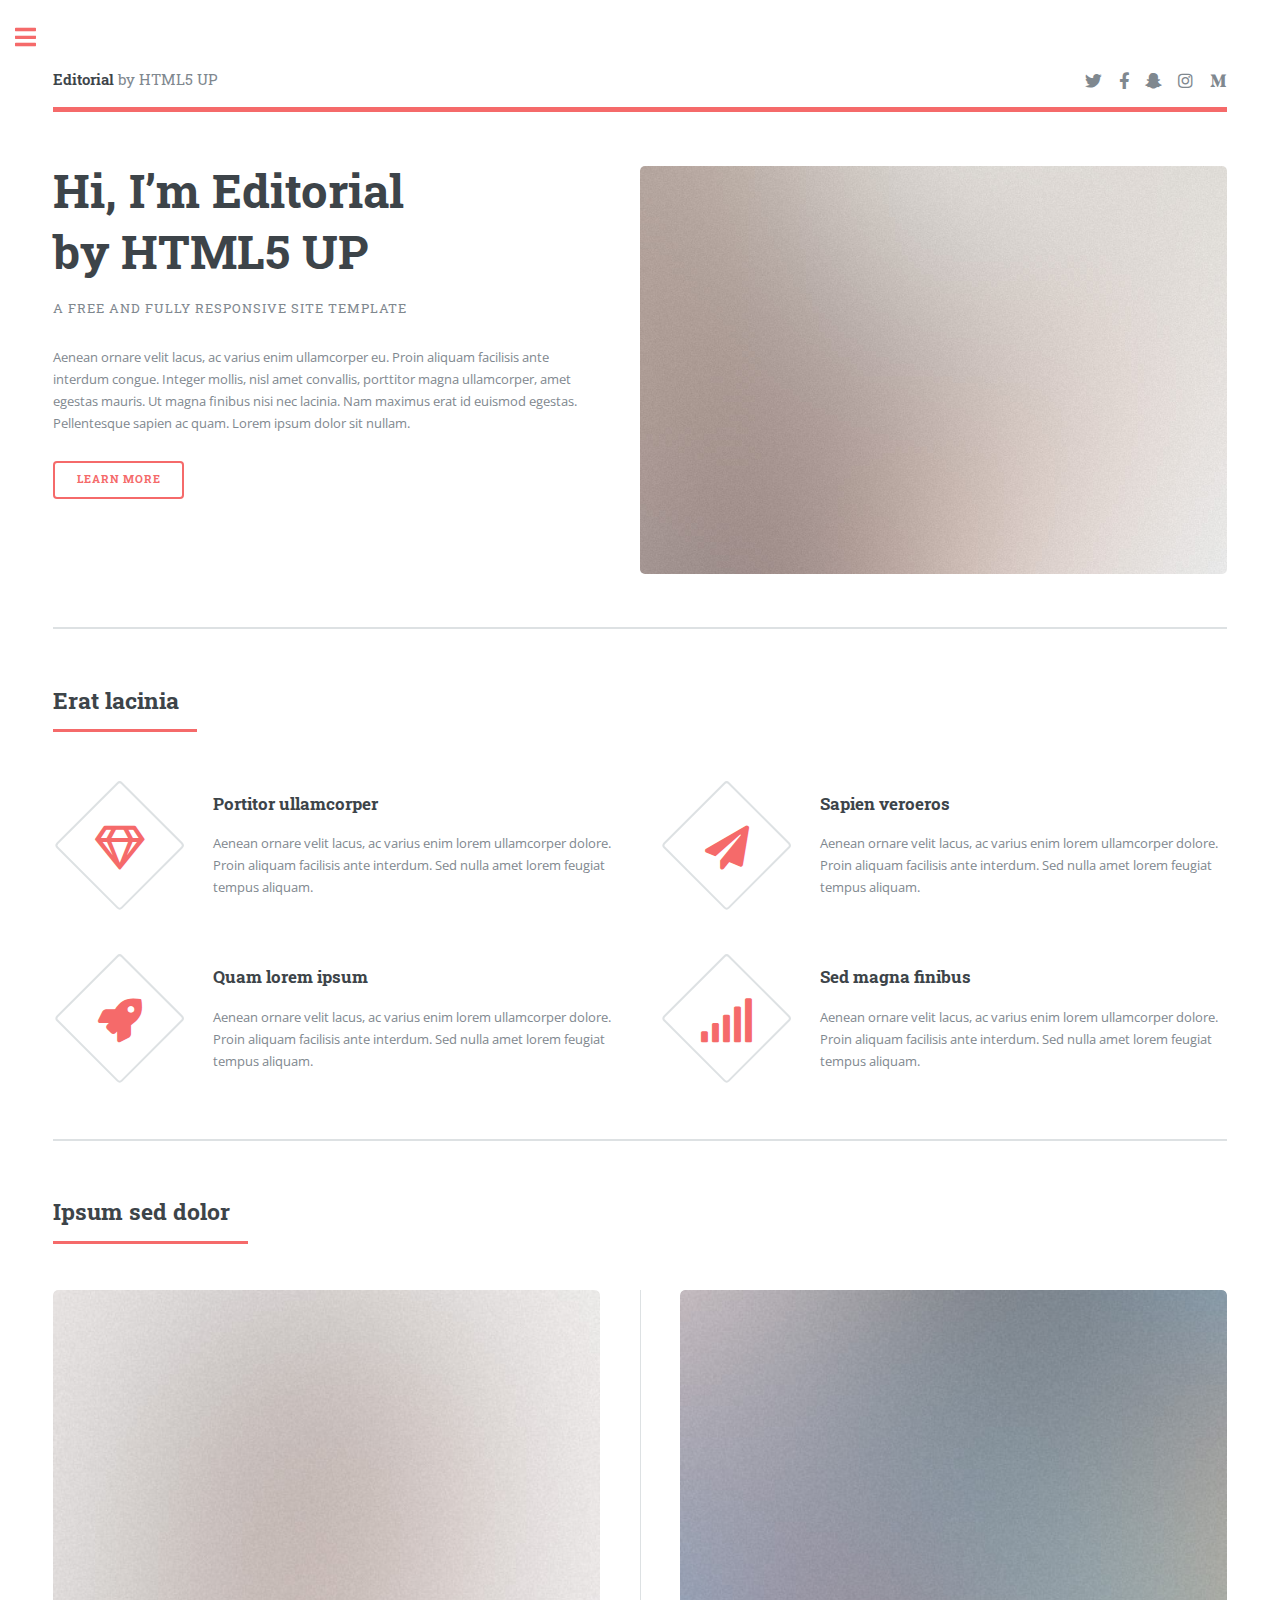
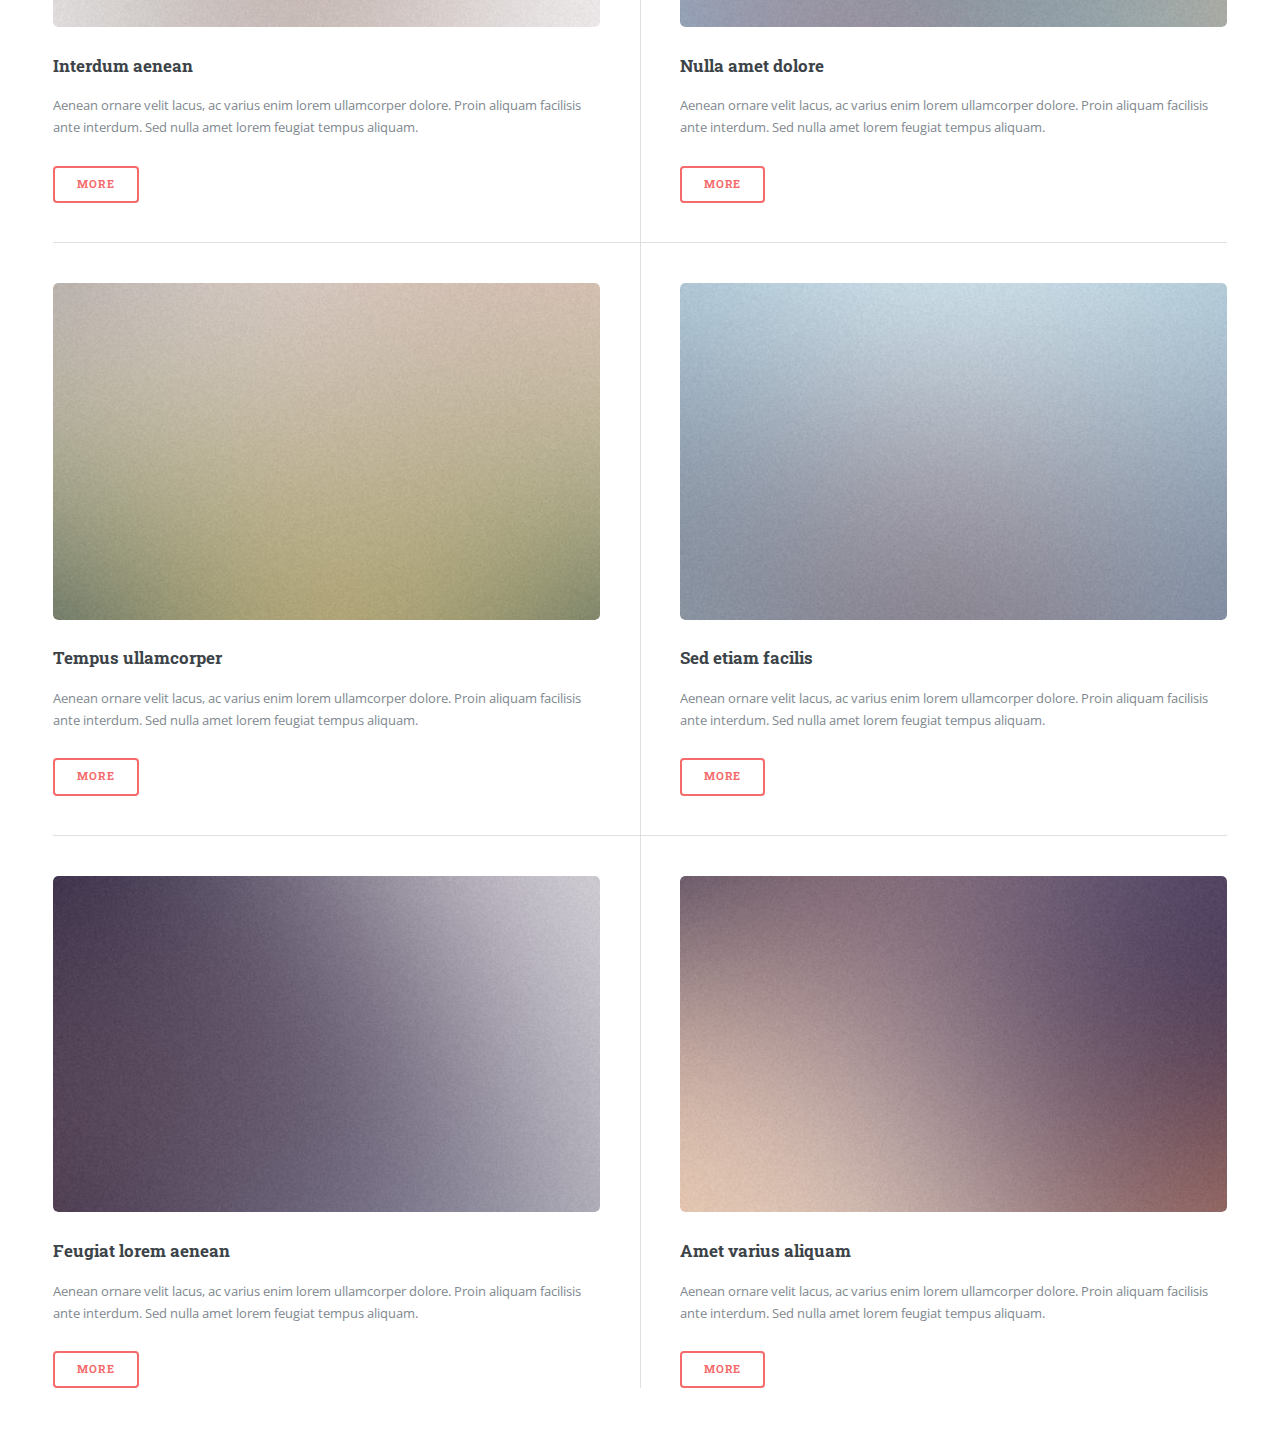
==== index.html @ 98da27f5 "adding template files to master branch" ====
<!DOCTYPE HTML>
<!--
	Editorial by HTML5 UP
	html5up.net | @ajlkn
	Free for personal and commercial use under the CCA 3.0 license (html5up.net/license)
-->
<html>
	<head>
		<title>Editorial by HTML5 UP</title>
		<meta charset="utf-8" />
		<meta name="viewport" content="width=device-width, initial-scale=1, user-scalable=no" />
		<link rel="stylesheet" href="assets/css/main.css" />
	</head>
	<body class="is-preload">

		<!-- Wrapper -->
			<div id="wrapper">

				<!-- Main -->
					<div id="main">
						<div class="inner">

							<!-- Header -->
								<header id="header">
									<a href="index.html" class="logo"><strong>Editorial</strong> by HTML5 UP</a>
									<ul class="icons">
										<li><a href="#" class="icon brands fa-twitter"><span class="label">Twitter</span></a></li>
										<li><a href="#" class="icon brands fa-facebook-f"><span class="label">Facebook</span></a></li>
										<li><a href="#" class="icon brands fa-snapchat-ghost"><span class="label">Snapchat</span></a></li>
										<li><a href="#" class="icon brands fa-instagram"><span class="label">Instagram</span></a></li>
										<li><a href="#" class="icon brands fa-medium-m"><span class="label">Medium</span></a></li>
									</ul>
								</header>

							<!-- Banner -->
								<section id="banner">
									<div class="content">
										<header>
											<h1>Hi, I’m Editorial<br />
											by HTML5 UP</h1>
											<p>A free and fully responsive site template</p>
										</header>
										<p>Aenean ornare velit lacus, ac varius enim ullamcorper eu. Proin aliquam facilisis ante interdum congue. Integer mollis, nisl amet convallis, porttitor magna ullamcorper, amet egestas mauris. Ut magna finibus nisi nec lacinia. Nam maximus erat id euismod egestas. Pellentesque sapien ac quam. Lorem ipsum dolor sit nullam.</p>
										<ul class="actions">
											<li><a href="#" class="button big">Learn More</a></li>
										</ul>
									</div>
									<span class="image object">
										<img src="images/pic10.jpg" alt="" />
									</span>
								</section>

							<!-- Section -->
								<section>
									<header class="major">
										<h2>Erat lacinia</h2>
									</header>
									<div class="features">
										<article>
											<span class="icon fa-gem"></span>
											<div class="content">
												<h3>Portitor ullamcorper</h3>
												<p>Aenean ornare velit lacus, ac varius enim lorem ullamcorper dolore. Proin aliquam facilisis ante interdum. Sed nulla amet lorem feugiat tempus aliquam.</p>
											</div>
										</article>
										<article>
											<span class="icon solid fa-paper-plane"></span>
											<div class="content">
												<h3>Sapien veroeros</h3>
												<p>Aenean ornare velit lacus, ac varius enim lorem ullamcorper dolore. Proin aliquam facilisis ante interdum. Sed nulla amet lorem feugiat tempus aliquam.</p>
											</div>
										</article>
										<article>
											<span class="icon solid fa-rocket"></span>
											<div class="content">
												<h3>Quam lorem ipsum</h3>
												<p>Aenean ornare velit lacus, ac varius enim lorem ullamcorper dolore. Proin aliquam facilisis ante interdum. Sed nulla amet lorem feugiat tempus aliquam.</p>
											</div>
										</article>
										<article>
											<span class="icon solid fa-signal"></span>
											<div class="content">
												<h3>Sed magna finibus</h3>
												<p>Aenean ornare velit lacus, ac varius enim lorem ullamcorper dolore. Proin aliquam facilisis ante interdum. Sed nulla amet lorem feugiat tempus aliquam.</p>
											</div>
										</article>
									</div>
								</section>

							<!-- Section -->
								<section>
									<header class="major">
										<h2>Ipsum sed dolor</h2>
									</header>
									<div class="posts">
										<article>
											<a href="#" class="image"><img src="images/pic01.jpg" alt="" /></a>
											<h3>Interdum aenean</h3>
											<p>Aenean ornare velit lacus, ac varius enim lorem ullamcorper dolore. Proin aliquam facilisis ante interdum. Sed nulla amet lorem feugiat tempus aliquam.</p>
											<ul class="actions">
												<li><a href="#" class="button">More</a></li>
											</ul>
										</article>
										<article>
											<a href="#" class="image"><img src="images/pic02.jpg" alt="" /></a>
											<h3>Nulla amet dolore</h3>
											<p>Aenean ornare velit lacus, ac varius enim lorem ullamcorper dolore. Proin aliquam facilisis ante interdum. Sed nulla amet lorem feugiat tempus aliquam.</p>
											<ul class="actions">
												<li><a href="#" class="button">More</a></li>
											</ul>
										</article>
										<article>
											<a href="#" class="image"><img src="images/pic03.jpg" alt="" /></a>
											<h3>Tempus ullamcorper</h3>
											<p>Aenean ornare velit lacus, ac varius enim lorem ullamcorper dolore. Proin aliquam facilisis ante interdum. Sed nulla amet lorem feugiat tempus aliquam.</p>
											<ul class="actions">
												<li><a href="#" class="button">More</a></li>
											</ul>
										</article>
										<article>
											<a href="#" class="image"><img src="images/pic04.jpg" alt="" /></a>
											<h3>Sed etiam facilis</h3>
											<p>Aenean ornare velit lacus, ac varius enim lorem ullamcorper dolore. Proin aliquam facilisis ante interdum. Sed nulla amet lorem feugiat tempus aliquam.</p>
											<ul class="actions">
												<li><a href="#" class="button">More</a></li>
											</ul>
										</article>
										<article>
											<a href="#" class="image"><img src="images/pic05.jpg" alt="" /></a>
											<h3>Feugiat lorem aenean</h3>
											<p>Aenean ornare velit lacus, ac varius enim lorem ullamcorper dolore. Proin aliquam facilisis ante interdum. Sed nulla amet lorem feugiat tempus aliquam.</p>
											<ul class="actions">
												<li><a href="#" class="button">More</a></li>
											</ul>
										</article>
										<article>
											<a href="#" class="image"><img src="images/pic06.jpg" alt="" /></a>
											<h3>Amet varius aliquam</h3>
											<p>Aenean ornare velit lacus, ac varius enim lorem ullamcorper dolore. Proin aliquam facilisis ante interdum. Sed nulla amet lorem feugiat tempus aliquam.</p>
											<ul class="actions">
												<li><a href="#" class="button">More</a></li>
											</ul>
										</article>
									</div>
								</section>

						</div>
					</div>

				<!-- Sidebar -->
					<div id="sidebar">
						<div class="inner">

							<!-- Search -->
								<section id="search" class="alt">
									<form method="post" action="#">
										<input type="text" name="query" id="query" placeholder="Search" />
									</form>
								</section>

							<!-- Menu -->
								<nav id="menu">
									<header class="major">
										<h2>Menu</h2>
									</header>
									<ul>
										<li><a href="index.html">Homepage</a></li>
										<li><a href="generic.html">Generic</a></li>
										<li><a href="elements.html">Elements</a></li>
										<li>
											<span class="opener">Submenu</span>
											<ul>
												<li><a href="#">Lorem Dolor</a></li>
												<li><a href="#">Ipsum Adipiscing</a></li>
												<li><a href="#">Tempus Magna</a></li>
												<li><a href="#">Feugiat Veroeros</a></li>
											</ul>
										</li>
										<li><a href="#">Etiam Dolore</a></li>
										<li><a href="#">Adipiscing</a></li>
										<li>
											<span class="opener">Another Submenu</span>
											<ul>
												<li><a href="#">Lorem Dolor</a></li>
												<li><a href="#">Ipsum Adipiscing</a></li>
												<li><a href="#">Tempus Magna</a></li>
												<li><a href="#">Feugiat Veroeros</a></li>
											</ul>
										</li>
										<li><a href="#">Maximus Erat</a></li>
										<li><a href="#">Sapien Mauris</a></li>
										<li><a href="#">Amet Lacinia</a></li>
									</ul>
								</nav>

							<!-- Section -->
								<section>
									<header class="major">
										<h2>Ante interdum</h2>
									</header>
									<div class="mini-posts">
										<article>
											<a href="#" class="image"><img src="images/pic07.jpg" alt="" /></a>
											<p>Aenean ornare velit lacus, ac varius enim lorem ullamcorper dolore aliquam.</p>
										</article>
										<article>
											<a href="#" class="image"><img src="images/pic08.jpg" alt="" /></a>
											<p>Aenean ornare velit lacus, ac varius enim lorem ullamcorper dolore aliquam.</p>
										</article>
										<article>
											<a href="#" class="image"><img src="images/pic09.jpg" alt="" /></a>
											<p>Aenean ornare velit lacus, ac varius enim lorem ullamcorper dolore aliquam.</p>
										</article>
									</div>
									<ul class="actions">
										<li><a href="#" class="button">More</a></li>
									</ul>
								</section>

							<!-- Section -->
								<section>
									<header class="major">
										<h2>Get in touch</h2>
									</header>
									<p>Sed varius enim lorem ullamcorper dolore aliquam aenean ornare velit lacus, ac varius enim lorem ullamcorper dolore. Proin sed aliquam facilisis ante interdum. Sed nulla amet lorem feugiat tempus aliquam.</p>
									<ul class="contact">
										<li class="icon solid fa-envelope"><a href="#">information@untitled.tld</a></li>
										<li class="icon solid fa-phone">(000) 000-0000</li>
										<li class="icon solid fa-home">1234 Somewhere Road #8254<br />
										Nashville, TN 00000-0000</li>
									</ul>
								</section>

							<!-- Footer -->
								<footer id="footer">
									<p class="copyright">&copy; Untitled. All rights reserved. Demo Images: <a href="https://unsplash.com">Unsplash</a>. Design: <a href="https://html5up.net">HTML5 UP</a>.</p>
								</footer>

						</div>
					</div>

			</div>

		<!-- Scripts -->
			<script src="assets/js/jquery.min.js"></script>
			<script src="assets/js/browser.min.js"></script>
			<script src="assets/js/breakpoints.min.js"></script>
			<script src="assets/js/util.js"></script>
			<script src="assets/js/main.js"></script>

	</body>
</html>
---- assets/css/main.css ----
@import url(fontawesome-all.min.css);
@import url("https://fonts.googleapis.com/css?family=Open+Sans:400,600,400italic,600italic|Roboto+Slab:400,700");

/*
	Editorial by HTML5 UP
	html5up.net | @ajlkn
	Free for personal and commercial use under the CCA 3.0 license (html5up.net/license)
*/

html, body, div, span, applet, object,
iframe, h1, h2, h3, h4, h5, h6, p, blockquote,
pre, a, abbr, acronym, address, big, cite,
code, del, dfn, em, img, ins, kbd, q, s, samp,
small, strike, strong, sub, sup, tt, var, b,
u, i, center, dl, dt, dd, ol, ul, li, fieldset,
form, label, legend, table, caption, tbody,
tfoot, thead, tr, th, td, article, aside,
canvas, details, embed, figure, figcaption,
footer, header, hgroup, menu, nav, output, ruby,
section, summary, time, mark, audio, video {
	margin: 0;
	padding: 0;
	border: 0;
	font-size: 100%;
	font: inherit;
	vertical-align: baseline;}

article, aside, details, figcaption, figure,
footer, header, hgroup, menu, nav, section {
	display: block;}

body {
	line-height: 1;
}

ol, ul {
	list-style: none;
}

blockquote, q {
	quotes: none;
}

	blockquote:before, blockquote:after, q:before, q:after {
		content: '';
		content: none;
	}

table {
	border-collapse: collapse;
	border-spacing: 0;
}

body {
	-webkit-text-size-adjust: none;
}

mark {
	background-color: transparent;
	color: inherit;
}

input::-moz-focus-inner {
	border: 0;
	padding: 0;
}

input, select, textarea {
	-moz-appearance: none;
	-webkit-appearance: none;
	-ms-appearance: none;
	appearance: none;
}

/* Basic */

	@-ms-viewport {
		width: device-width;
	}

	body {
		-ms-overflow-style: scrollbar;
	}

	@media screen and (max-width: 480px) {

		html, body {
			min-width: 320px;
		}

	}

	html {
		box-sizing: border-box;
	}

	*, *:before, *:after {
		box-sizing: inherit;
	}

	body {
		background: #ffffff;
	}

		body.is-preload *, body.is-preload *:before, body.is-preload *:after, body.is-resizing *, body.is-resizing *:before, body.is-resizing *:after {
			-moz-animation: none !important;
			-webkit-animation: none !important;
			-ms-animation: none !important;
			animation: none !important;
			-moz-transition: none !important;
			-webkit-transition: none !important;
			-ms-transition: none !important;
			transition: none !important;
		}

/* Type */

	body, input, select, textarea {
		color: #7f888f;
		font-family: "Open Sans", sans-serif;
		font-size: 13pt;
		font-weight: 400;
		line-height: 1.65;
	}

		@media screen and (max-width: 1680px) {

			body, input, select, textarea {
				font-size: 11pt;
			}

		}

		@media screen and (max-width: 1280px) {

			body, input, select, textarea {
				font-size: 10pt;
			}

		}

		@media screen and (max-width: 360px) {

			body, input, select, textarea {
				font-size: 9pt;
			}

		}

	a {
		-moz-transition: color 0.2s ease-in-out, border-bottom-color 0.2s ease-in-out;
		-webkit-transition: color 0.2s ease-in-out, border-bottom-color 0.2s ease-in-out;
		-ms-transition: color 0.2s ease-in-out, border-bottom-color 0.2s ease-in-out;
		transition: color 0.2s ease-in-out, border-bottom-color 0.2s ease-in-out;
		border-bottom: dotted 1px;
		color: #f56a6a;
		text-decoration: none;
	}

		a:hover {
			border-bottom-color: #f56a6a;
			color: #f56a6a !important;
		}

			a:hover strong {
				color: inherit;
			}

	strong, b {
		color: #3d4449;
		font-weight: 600;
	}

	em, i {
		font-style: italic;
	}

	p {
		margin: 0 0 2em 0;
	}

	h1, h2, h3, h4, h5, h6 {
		color: #3d4449;
		font-family: "Roboto Slab", serif;
		font-weight: 700;
		line-height: 1.5;
		margin: 0 0 1em 0;
	}

		h1 a, h2 a, h3 a, h4 a, h5 a, h6 a {
			color: inherit;
			text-decoration: none;
			border-bottom: 0;
		}

	h1 {
		font-size: 4em;
		margin: 0 0 0.5em 0;
		line-height: 1.3;
	}

	h2 {
		font-size: 1.75em;
	}

	h3 {
		font-size: 1.25em;
	}

	h4 {
		font-size: 1.1em;
	}

	h5 {
		font-size: 0.9em;
	}

	h6 {
		font-size: 0.7em;
	}

	@media screen and (max-width: 1680px) {

		h1 {
			font-size: 3.5em;
		}

	}

	@media screen and (max-width: 980px) {

		h1 {
			font-size: 3.25em;
		}

	}

	@media screen and (max-width: 736px) {

		h1 {
			font-size: 2em;
			line-height: 1.4;
		}

		h2 {
			font-size: 1.5em;
		}

	}

	sub {
		font-size: 0.8em;
		position: relative;
		top: 0.5em;
	}

	sup {
		font-size: 0.8em;
		position: relative;
		top: -0.5em;
	}

	blockquote {
		border-left: solid 3px rgba(210, 215, 217, 0.75);
		font-style: italic;
		margin: 0 0 2em 0;
		padding: 0.5em 0 0.5em 2em;
	}

	code {
		background: rgba(230, 235, 237, 0.25);
		border-radius: 0.375em;
		border: solid 1px rgba(210, 215, 217, 0.75);
		font-family: "Courier New", monospace;
		font-size: 0.9em;
		margin: 0 0.25em;
		padding: 0.25em 0.65em;
	}

	pre {
		-webkit-overflow-scrolling: touch;
		font-family: "Courier New", monospace;
		font-size: 0.9em;
		margin: 0 0 2em 0;
	}

		pre code {
			display: block;
			line-height: 1.75;
			padding: 1em 1.5em;
			overflow-x: auto;
		}

	hr {
		border: 0;
		border-bottom: solid 1px rgba(210, 215, 217, 0.75);
		margin: 2em 0;
	}

		hr.major {
			margin: 3em 0;
		}

	.align-left {
		text-align: left;
	}

	.align-center {
		text-align: center;
	}

	.align-right {
		text-align: right;
	}

/* Row */

	.row {
		display: flex;
		flex-wrap: wrap;
		box-sizing: border-box;
		align-items: stretch;
	}

		.row > * {
			box-sizing: border-box;
		}

		.row.gtr-uniform > * > :last-child {
			margin-bottom: 0;
		}

		.row.aln-left {
			justify-content: flex-start;
		}

		.row.aln-center {
			justify-content: center;
		}

		.row.aln-right {
			justify-content: flex-end;
		}

		.row.aln-top {
			align-items: flex-start;
		}

		.row.aln-middle {
			align-items: center;
		}

		.row.aln-bottom {
			align-items: flex-end;
		}

		.row > .imp {
			order: -1;
		}

		.row > .col-1 {
			width: 8.33333%;
		}

		.row > .off-1 {
			margin-left: 8.33333%;
		}

		.row > .col-2 {
			width: 16.66667%;
		}

		.row > .off-2 {
			margin-left: 16.66667%;
		}

		.row > .col-3 {
			width: 25%;
		}

		.row > .off-3 {
			margin-left: 25%;
		}

		.row > .col-4 {
			width: 33.33333%;
		}

		.row > .off-4 {
			margin-left: 33.33333%;
		}

		.row > .col-5 {
			width: 41.66667%;
		}

		.row > .off-5 {
			margin-left: 41.66667%;
		}

		.row > .col-6 {
			width: 50%;
		}

		.row > .off-6 {
			margin-left: 50%;
		}

		.row > .col-7 {
			width: 58.33333%;
		}

		.row > .off-7 {
			margin-left: 58.33333%;
		}

		.row > .col-8 {
			width: 66.66667%;
		}

		.row > .off-8 {
			margin-left: 66.66667%;
		}

		.row > .col-9 {
			width: 75%;
		}

		.row > .off-9 {
			margin-left: 75%;
		}

		.row > .col-10 {
			width: 83.33333%;
		}

		.row > .off-10 {
			margin-left: 83.33333%;
		}

		.row > .col-11 {
			width: 91.66667%;
		}

		.row > .off-11 {
			margin-left: 91.66667%;
		}

		.row > .col-12 {
			width: 100%;
		}

		.row > .off-12 {
			margin-left: 100%;
		}

		.row.gtr-0 {
			margin-top: 0;
			margin-left: 0em;
		}

			.row.gtr-0 > * {
				padding: 0 0 0 0em;
			}

			.row.gtr-0.gtr-uniform {
				margin-top: 0em;
			}

				.row.gtr-0.gtr-uniform > * {
					padding-top: 0em;
				}

		.row.gtr-25 {
			margin-top: 0;
			margin-left: -0.375em;
		}

			.row.gtr-25 > * {
				padding: 0 0 0 0.375em;
			}

			.row.gtr-25.gtr-uniform {
				margin-top: -0.375em;
			}

				.row.gtr-25.gtr-uniform > * {
					padding-top: 0.375em;
				}

		.row.gtr-50 {
			margin-top: 0;
			margin-left: -0.75em;
		}

			.row.gtr-50 > * {
				padding: 0 0 0 0.75em;
			}

			.row.gtr-50.gtr-uniform {
				margin-top: -0.75em;
			}

				.row.gtr-50.gtr-uniform > * {
					padding-top: 0.75em;
				}

		.row {
			margin-top: 0;
			margin-left: -1.5em;
		}

			.row > * {
				padding: 0 0 0 1.5em;
			}

			.row.gtr-uniform {
				margin-top: -1.5em;
			}

				.row.gtr-uniform > * {
					padding-top: 1.5em;
				}

		.row.gtr-150 {
			margin-top: 0;
			margin-left: -2.25em;
		}

			.row.gtr-150 > * {
				padding: 0 0 0 2.25em;
			}

			.row.gtr-150.gtr-uniform {
				margin-top: -2.25em;
			}

				.row.gtr-150.gtr-uniform > * {
					padding-top: 2.25em;
				}

		.row.gtr-200 {
			margin-top: 0;
			margin-left: -3em;
		}

			.row.gtr-200 > * {
				padding: 0 0 0 3em;
			}

			.row.gtr-200.gtr-uniform {
				margin-top: -3em;
			}

				.row.gtr-200.gtr-uniform > * {
					padding-top: 3em;
				}

		@media screen and (max-width: 1680px) {

			.row {
				display: flex;
				flex-wrap: wrap;
				box-sizing: border-box;
				align-items: stretch;
			}

				.row > * {
					box-sizing: border-box;
				}

				.row.gtr-uniform > * > :last-child {
					margin-bottom: 0;
				}

				.row.aln-left {
					justify-content: flex-start;
				}

				.row.aln-center {
					justify-content: center;
				}

				.row.aln-right {
					justify-content: flex-end;
				}

				.row.aln-top {
					align-items: flex-start;
				}

				.row.aln-middle {
					align-items: center;
				}

				.row.aln-bottom {
					align-items: flex-end;
				}

				.row > .imp-xlarge {
					order: -1;
				}

				.row > .col-1-xlarge {
					width: 8.33333%;
				}

				.row > .off-1-xlarge {
					margin-left: 8.33333%;
				}

				.row > .col-2-xlarge {
					width: 16.66667%;
				}

				.row > .off-2-xlarge {
					margin-left: 16.66667%;
				}

				.row > .col-3-xlarge {
					width: 25%;
				}

				.row > .off-3-xlarge {
					margin-left: 25%;
				}

				.row > .col-4-xlarge {
					width: 33.33333%;
				}

				.row > .off-4-xlarge {
					margin-left: 33.33333%;
				}

				.row > .col-5-xlarge {
					width: 41.66667%;
				}

				.row > .off-5-xlarge {
					margin-left: 41.66667%;
				}

				.row > .col-6-xlarge {
					width: 50%;
				}

				.row > .off-6-xlarge {
					margin-left: 50%;
				}

				.row > .col-7-xlarge {
					width: 58.33333%;
				}

				.row > .off-7-xlarge {
					margin-left: 58.33333%;
				}

				.row > .col-8-xlarge {
					width: 66.66667%;
				}

				.row > .off-8-xlarge {
					margin-left: 66.66667%;
				}

				.row > .col-9-xlarge {
					width: 75%;
				}

				.row > .off-9-xlarge {
					margin-left: 75%;
				}

				.row > .col-10-xlarge {
					width: 83.33333%;
				}

				.row > .off-10-xlarge {
					margin-left: 83.33333%;
				}

				.row > .col-11-xlarge {
					width: 91.66667%;
				}

				.row > .off-11-xlarge {
					margin-left: 91.66667%;
				}

				.row > .col-12-xlarge {
					width: 100%;
				}

				.row > .off-12-xlarge {
					margin-left: 100%;
				}

				.row.gtr-0 {
					margin-top: 0;
					margin-left: 0em;
				}

					.row.gtr-0 > * {
						padding: 0 0 0 0em;
					}

					.row.gtr-0.gtr-uniform {
						margin-top: 0em;
					}

						.row.gtr-0.gtr-uniform > * {
							padding-top: 0em;
						}

				.row.gtr-25 {
					margin-top: 0;
					margin-left: -0.375em;
				}

					.row.gtr-25 > * {
						padding: 0 0 0 0.375em;
					}

					.row.gtr-25.gtr-uniform {
						margin-top: -0.375em;
					}

						.row.gtr-25.gtr-uniform > * {
							padding-top: 0.375em;
						}

				.row.gtr-50 {
					margin-top: 0;
					margin-left: -0.75em;
				}

					.row.gtr-50 > * {
						padding: 0 0 0 0.75em;
					}

					.row.gtr-50.gtr-uniform {
						margin-top: -0.75em;
					}

						.row.gtr-50.gtr-uniform > * {
							padding-top: 0.75em;
						}

				.row {
					margin-top: 0;
					margin-left: -1.5em;
				}

					.row > * {
						padding: 0 0 0 1.5em;
					}

					.row.gtr-uniform {
						margin-top: -1.5em;
					}

						.row.gtr-uniform > * {
							padding-top: 1.5em;
						}

				.row.gtr-150 {
					margin-top: 0;
					margin-left: -2.25em;
				}

					.row.gtr-150 > * {
						padding: 0 0 0 2.25em;
					}

					.row.gtr-150.gtr-uniform {
						margin-top: -2.25em;
					}

						.row.gtr-150.gtr-uniform > * {
							padding-top: 2.25em;
						}

				.row.gtr-200 {
					margin-top: 0;
					margin-left: -3em;
				}

					.row.gtr-200 > * {
						padding: 0 0 0 3em;
					}

					.row.gtr-200.gtr-uniform {
						margin-top: -3em;
					}

						.row.gtr-200.gtr-uniform > * {
							padding-top: 3em;
						}

		}

		@media screen and (max-width: 1280px) {

			.row {
				display: flex;
				flex-wrap: wrap;
				box-sizing: border-box;
				align-items: stretch;
			}

				.row > * {
					box-sizing: border-box;
				}

				.row.gtr-uniform > * > :last-child {
					margin-bottom: 0;
				}

				.row.aln-left {
					justify-content: flex-start;
				}

				.row.aln-center {
					justify-content: center;
				}

				.row.aln-right {
					justify-content: flex-end;
				}

				.row.aln-top {
					align-items: flex-start;
				}

				.row.aln-middle {
					align-items: center;
				}

				.row.aln-bottom {
					align-items: flex-end;
				}

				.row > .imp-large {
					order: -1;
				}

				.row > .col-1-large {
					width: 8.33333%;
				}

				.row > .off-1-large {
					margin-left: 8.33333%;
				}

				.row > .col-2-large {
					width: 16.66667%;
				}

				.row > .off-2-large {
					margin-left: 16.66667%;
				}

				.row > .col-3-large {
					width: 25%;
				}

				.row > .off-3-large {
					margin-left: 25%;
				}

				.row > .col-4-large {
					width: 33.33333%;
				}

				.row > .off-4-large {
					margin-left: 33.33333%;
				}

				.row > .col-5-large {
					width: 41.66667%;
				}

				.row > .off-5-large {
					margin-left: 41.66667%;
				}

				.row > .col-6-large {
					width: 50%;
				}

				.row > .off-6-large {
					margin-left: 50%;
				}

				.row > .col-7-large {
					width: 58.33333%;
				}

				.row > .off-7-large {
					margin-left: 58.33333%;
				}

				.row > .col-8-large {
					width: 66.66667%;
				}

				.row > .off-8-large {
					margin-left: 66.66667%;
				}

				.row > .col-9-large {
					width: 75%;
				}

				.row > .off-9-large {
					margin-left: 75%;
				}

				.row > .col-10-large {
					width: 83.33333%;
				}

				.row > .off-10-large {
					margin-left: 83.33333%;
				}

				.row > .col-11-large {
					width: 91.66667%;
				}

				.row > .off-11-large {
					margin-left: 91.66667%;
				}

				.row > .col-12-large {
					width: 100%;
				}

				.row > .off-12-large {
					margin-left: 100%;
				}

				.row.gtr-0 {
					margin-top: 0;
					margin-left: 0em;
				}

					.row.gtr-0 > * {
						padding: 0 0 0 0em;
					}

					.row.gtr-0.gtr-uniform {
						margin-top: 0em;
					}

						.row.gtr-0.gtr-uniform > * {
							padding-top: 0em;
						}

				.row.gtr-25 {
					margin-top: 0;
					margin-left: -0.375em;
				}

					.row.gtr-25 > * {
						padding: 0 0 0 0.375em;
					}

					.row.gtr-25.gtr-uniform {
						margin-top: -0.375em;
					}

						.row.gtr-25.gtr-uniform > * {
							padding-top: 0.375em;
						}

				.row.gtr-50 {
					margin-top: 0;
					margin-left: -0.75em;
				}

					.row.gtr-50 > * {
						padding: 0 0 0 0.75em;
					}

					.row.gtr-50.gtr-uniform {
						margin-top: -0.75em;
					}

						.row.gtr-50.gtr-uniform > * {
							padding-top: 0.75em;
						}

				.row {
					margin-top: 0;
					margin-left: -1.5em;
				}

					.row > * {
						padding: 0 0 0 1.5em;
					}

					.row.gtr-uniform {
						margin-top: -1.5em;
					}

						.row.gtr-uniform > * {
							padding-top: 1.5em;
						}

				.row.gtr-150 {
					margin-top: 0;
					margin-left: -2.25em;
				}

					.row.gtr-150 > * {
						padding: 0 0 0 2.25em;
					}

					.row.gtr-150.gtr-uniform {
						margin-top: -2.25em;
					}

						.row.gtr-150.gtr-uniform > * {
							padding-top: 2.25em;
						}

				.row.gtr-200 {
					margin-top: 0;
					margin-left: -3em;
				}

					.row.gtr-200 > * {
						padding: 0 0 0 3em;
					}

					.row.gtr-200.gtr-uniform {
						margin-top: -3em;
					}

						.row.gtr-200.gtr-uniform > * {
							padding-top: 3em;
						}

		}

		@media screen and (max-width: 980px) {

			.row {
				display: flex;
				flex-wrap: wrap;
				box-sizing: border-box;
				align-items: stretch;
			}

				.row > * {
					box-sizing: border-box;
				}

				.row.gtr-uniform > * > :last-child {
					margin-bottom: 0;
				}

				.row.aln-left {
					justify-content: flex-start;
				}

				.row.aln-center {
					justify-content: center;
				}

				.row.aln-right {
					justify-content: flex-end;
				}

				.row.aln-top {
					align-items: flex-start;
				}

				.row.aln-middle {
					align-items: center;
				}

				.row.aln-bottom {
					align-items: flex-end;
				}

				.row > .imp-medium {
					order: -1;
				}

				.row > .col-1-medium {
					width: 8.33333%;
				}

				.row > .off-1-medium {
					margin-left: 8.33333%;
				}

				.row > .col-2-medium {
					width: 16.66667%;
				}

				.row > .off-2-medium {
					margin-left: 16.66667%;
				}

				.row > .col-3-medium {
					width: 25%;
				}

				.row > .off-3-medium {
					margin-left: 25%;
				}

				.row > .col-4-medium {
					width: 33.33333%;
				}

				.row > .off-4-medium {
					margin-left: 33.33333%;
				}

				.row > .col-5-medium {
					width: 41.66667%;
				}

				.row > .off-5-medium {
					margin-left: 41.66667%;
				}

				.row > .col-6-medium {
					width: 50%;
				}

				.row > .off-6-medium {
					margin-left: 50%;
				}

				.row > .col-7-medium {
					width: 58.33333%;
				}

				.row > .off-7-medium {
					margin-left: 58.33333%;
				}

				.row > .col-8-medium {
					width: 66.66667%;
				}

				.row > .off-8-medium {
					margin-left: 66.66667%;
				}

				.row > .col-9-medium {
					width: 75%;
				}

				.row > .off-9-medium {
					margin-left: 75%;
				}

				.row > .col-10-medium {
					width: 83.33333%;
				}

				.row > .off-10-medium {
					margin-left: 83.33333%;
				}

				.row > .col-11-medium {
					width: 91.66667%;
				}

				.row > .off-11-medium {
					margin-left: 91.66667%;
				}

				.row > .col-12-medium {
					width: 100%;
				}

				.row > .off-12-medium {
					margin-left: 100%;
				}

				.row.gtr-0 {
					margin-top: 0;
					margin-left: 0em;
				}

					.row.gtr-0 > * {
						padding: 0 0 0 0em;
					}

					.row.gtr-0.gtr-uniform {
						margin-top: 0em;
					}

						.row.gtr-0.gtr-uniform > * {
							padding-top: 0em;
						}

				.row.gtr-25 {
					margin-top: 0;
					margin-left: -0.375em;
				}

					.row.gtr-25 > * {
						padding: 0 0 0 0.375em;
					}

					.row.gtr-25.gtr-uniform {
						margin-top: -0.375em;
					}

						.row.gtr-25.gtr-uniform > * {
							padding-top: 0.375em;
						}

				.row.gtr-50 {
					margin-top: 0;
					margin-left: -0.75em;
				}

					.row.gtr-50 > * {
						padding: 0 0 0 0.75em;
					}

					.row.gtr-50.gtr-uniform {
						margin-top: -0.75em;
					}

						.row.gtr-50.gtr-uniform > * {
							padding-top: 0.75em;
						}

				.row {
					margin-top: 0;
					margin-left: -1.5em;
				}

					.row > * {
						padding: 0 0 0 1.5em;
					}

					.row.gtr-uniform {
						margin-top: -1.5em;
					}

						.row.gtr-uniform > * {
							padding-top: 1.5em;
						}

				.row.gtr-150 {
					margin-top: 0;
					margin-left: -2.25em;
				}

					.row.gtr-150 > * {
						padding: 0 0 0 2.25em;
					}

					.row.gtr-150.gtr-uniform {
						margin-top: -2.25em;
					}

						.row.gtr-150.gtr-uniform > * {
							padding-top: 2.25em;
						}

				.row.gtr-200 {
					margin-top: 0;
					margin-left: -3em;
				}

					.row.gtr-200 > * {
						padding: 0 0 0 3em;
					}

					.row.gtr-200.gtr-uniform {
						margin-top: -3em;
					}

						.row.gtr-200.gtr-uniform > * {
							padding-top: 3em;
						}

		}

		@media screen and (max-width: 736px) {

			.row {
				display: flex;
				flex-wrap: wrap;
				box-sizing: border-box;
				align-items: stretch;
			}

				.row > * {
					box-sizing: border-box;
				}

				.row.gtr-uniform > * > :last-child {
					margin-bottom: 0;
				}

				.row.aln-left {
					justify-content: flex-start;
				}

				.row.aln-center {
					justify-content: center;
				}

				.row.aln-right {
					justify-content: flex-end;
				}

				.row.aln-top {
					align-items: flex-start;
				}

				.row.aln-middle {
					align-items: center;
				}

				.row.aln-bottom {
					align-items: flex-end;
				}

				.row > .imp-small {
					order: -1;
				}

				.row > .col-1-small {
					width: 8.33333%;
				}

				.row > .off-1-small {
					margin-left: 8.33333%;
				}

				.row > .col-2-small {
					width: 16.66667%;
				}

				.row > .off-2-small {
					margin-left: 16.66667%;
				}

				.row > .col-3-small {
					width: 25%;
				}

				.row > .off-3-small {
					margin-left: 25%;
				}

				.row > .col-4-small {
					width: 33.33333%;
				}

				.row > .off-4-small {
					margin-left: 33.33333%;
				}

				.row > .col-5-small {
					width: 41.66667%;
				}

				.row > .off-5-small {
					margin-left: 41.66667%;
				}

				.row > .col-6-small {
					width: 50%;
				}

				.row > .off-6-small {
					margin-left: 50%;
				}

				.row > .col-7-small {
					width: 58.33333%;
				}

				.row > .off-7-small {
					margin-left: 58.33333%;
				}

				.row > .col-8-small {
					width: 66.66667%;
				}

				.row > .off-8-small {
					margin-left: 66.66667%;
				}

				.row > .col-9-small {
					width: 75%;
				}

				.row > .off-9-small {
					margin-left: 75%;
				}

				.row > .col-10-small {
					width: 83.33333%;
				}

				.row > .off-10-small {
					margin-left: 83.33333%;
				}

				.row > .col-11-small {
					width: 91.66667%;
				}

				.row > .off-11-small {
					margin-left: 91.66667%;
				}

				.row > .col-12-small {
					width: 100%;
				}

				.row > .off-12-small {
					margin-left: 100%;
				}

				.row.gtr-0 {
					margin-top: 0;
					margin-left: 0em;
				}

					.row.gtr-0 > * {
						padding: 0 0 0 0em;
					}

					.row.gtr-0.gtr-uniform {
						margin-top: 0em;
					}

						.row.gtr-0.gtr-uniform > * {
							padding-top: 0em;
						}

				.row.gtr-25 {
					margin-top: 0;
					margin-left: -0.375em;
				}

					.row.gtr-25 > * {
						padding: 0 0 0 0.375em;
					}

					.row.gtr-25.gtr-uniform {
						margin-top: -0.375em;
					}

						.row.gtr-25.gtr-uniform > * {
							padding-top: 0.375em;
						}

				.row.gtr-50 {
					margin-top: 0;
					margin-left: -0.75em;
				}

					.row.gtr-50 > * {
						padding: 0 0 0 0.75em;
					}

					.row.gtr-50.gtr-uniform {
						margin-top: -0.75em;
					}

						.row.gtr-50.gtr-uniform > * {
							padding-top: 0.75em;
						}

				.row {
					margin-top: 0;
					margin-left: -1.5em;
				}

					.row > * {
						padding: 0 0 0 1.5em;
					}

					.row.gtr-uniform {
						margin-top: -1.5em;
					}

						.row.gtr-uniform > * {
							padding-top: 1.5em;
						}

				.row.gtr-150 {
					margin-top: 0;
					margin-left: -2.25em;
				}

					.row.gtr-150 > * {
						padding: 0 0 0 2.25em;
					}

					.row.gtr-150.gtr-uniform {
						margin-top: -2.25em;
					}

						.row.gtr-150.gtr-uniform > * {
							padding-top: 2.25em;
						}

				.row.gtr-200 {
					margin-top: 0;
					margin-left: -3em;
				}

					.row.gtr-200 > * {
						padding: 0 0 0 3em;
					}

					.row.gtr-200.gtr-uniform {
						margin-top: -3em;
					}

						.row.gtr-200.gtr-uniform > * {
							padding-top: 3em;
						}

		}

		@media screen and (max-width: 480px) {

			.row {
				display: flex;
				flex-wrap: wrap;
				box-sizing: border-box;
				align-items: stretch;
			}

				.row > * {
					box-sizing: border-box;
				}

				.row.gtr-uniform > * > :last-child {
					margin-bottom: 0;
				}

				.row.aln-left {
					justify-content: flex-start;
				}

				.row.aln-center {
					justify-content: center;
				}

				.row.aln-right {
					justify-content: flex-end;
				}

				.row.aln-top {
					align-items: flex-start;
				}

				.row.aln-middle {
					align-items: center;
				}

				.row.aln-bottom {
					align-items: flex-end;
				}

				.row > .imp-xsmall {
					order: -1;
				}

				.row > .col-1-xsmall {
					width: 8.33333%;
				}

				.row > .off-1-xsmall {
					margin-left: 8.33333%;
				}

				.row > .col-2-xsmall {
					width: 16.66667%;
				}

				.row > .off-2-xsmall {
					margin-left: 16.66667%;
				}

				.row > .col-3-xsmall {
					width: 25%;
				}

				.row > .off-3-xsmall {
					margin-left: 25%;
				}

				.row > .col-4-xsmall {
					width: 33.33333%;
				}

				.row > .off-4-xsmall {
					margin-left: 33.33333%;
				}

				.row > .col-5-xsmall {
					width: 41.66667%;
				}

				.row > .off-5-xsmall {
					margin-left: 41.66667%;
				}

				.row > .col-6-xsmall {
					width: 50%;
				}

				.row > .off-6-xsmall {
					margin-left: 50%;
				}

				.row > .col-7-xsmall {
					width: 58.33333%;
				}

				.row > .off-7-xsmall {
					margin-left: 58.33333%;
				}

				.row > .col-8-xsmall {
					width: 66.66667%;
				}

				.row > .off-8-xsmall {
					margin-left: 66.66667%;
				}

				.row > .col-9-xsmall {
					width: 75%;
				}

				.row > .off-9-xsmall {
					margin-left: 75%;
				}

				.row > .col-10-xsmall {
					width: 83.33333%;
				}

				.row > .off-10-xsmall {
					margin-left: 83.33333%;
				}

				.row > .col-11-xsmall {
					width: 91.66667%;
				}

				.row > .off-11-xsmall {
					margin-left: 91.66667%;
				}

				.row > .col-12-xsmall {
					width: 100%;
				}

				.row > .off-12-xsmall {
					margin-left: 100%;
				}

				.row.gtr-0 {
					margin-top: 0;
					margin-left: 0em;
				}

					.row.gtr-0 > * {
						padding: 0 0 0 0em;
					}

					.row.gtr-0.gtr-uniform {
						margin-top: 0em;
					}

						.row.gtr-0.gtr-uniform > * {
							padding-top: 0em;
						}

				.row.gtr-25 {
					margin-top: 0;
					margin-left: -0.375em;
				}

					.row.gtr-25 > * {
						padding: 0 0 0 0.375em;
					}

					.row.gtr-25.gtr-uniform {
						margin-top: -0.375em;
					}

						.row.gtr-25.gtr-uniform > * {
							padding-top: 0.375em;
						}

				.row.gtr-50 {
					margin-top: 0;
					margin-left: -0.75em;
				}

					.row.gtr-50 > * {
						padding: 0 0 0 0.75em;
					}

					.row.gtr-50.gtr-uniform {
						margin-top: -0.75em;
					}

						.row.gtr-50.gtr-uniform > * {
							padding-top: 0.75em;
						}

				.row {
					margin-top: 0;
					margin-left: -1.5em;
				}

					.row > * {
						padding: 0 0 0 1.5em;
					}

					.row.gtr-uniform {
						margin-top: -1.5em;
					}

						.row.gtr-uniform > * {
							padding-top: 1.5em;
						}

				.row.gtr-150 {
					margin-top: 0;
					margin-left: -2.25em;
				}

					.row.gtr-150 > * {
						padding: 0 0 0 2.25em;
					}

					.row.gtr-150.gtr-uniform {
						margin-top: -2.25em;
					}

						.row.gtr-150.gtr-uniform > * {
							padding-top: 2.25em;
						}

				.row.gtr-200 {
					margin-top: 0;
					margin-left: -3em;
				}

					.row.gtr-200 > * {
						padding: 0 0 0 3em;
					}

					.row.gtr-200.gtr-uniform {
						margin-top: -3em;
					}

						.row.gtr-200.gtr-uniform > * {
							padding-top: 3em;
						}

		}

/* Section/Article */

	section.special, article.special {
		text-align: center;
	}

	header p {
		font-family: "Roboto Slab", serif;
		font-size: 1em;
		font-weight: 400;
		letter-spacing: 0.075em;
		margin-top: -0.5em;
		text-transform: uppercase;
	}

	header.major > :last-child {
		border-bottom: solid 3px #f56a6a;
		display: inline-block;
		margin: 0 0 2em 0;
		padding: 0 0.75em 0.5em 0;
	}

	header.main > :last-child {
		margin: 0 0 1em 0;
	}

/* Form */

	form {
		margin: 0 0 2em 0;
	}

	label {
		color: #3d4449;
		display: block;
		font-size: 0.9em;
		font-weight: 600;
		margin: 0 0 1em 0;
	}

	input[type="text"],
	input[type="password"],
	input[type="email"],
	input[type="tel"],
	input[type="search"],
	input[type="url"],
	select,
	textarea {
		-moz-appearance: none;
		-webkit-appearance: none;
		-ms-appearance: none;
		appearance: none;
		background: #ffffff;
		border-radius: 0.375em;
		border: none;
		border: solid 1px rgba(210, 215, 217, 0.75);
		color: inherit;
		display: block;
		outline: 0;
		padding: 0 1em;
		text-decoration: none;
		width: 100%;
	}

		input[type="text"]:invalid,
		input[type="password"]:invalid,
		input[type="email"]:invalid,
		input[type="tel"]:invalid,
		input[type="search"]:invalid,
		input[type="url"]:invalid,
		select:invalid,
		textarea:invalid {
			box-shadow: none;
		}

		input[type="text"]:focus,
		input[type="password"]:focus,
		input[type="email"]:focus,
		input[type="tel"]:focus,
		input[type="search"]:focus,
		input[type="url"]:focus,
		select:focus,
		textarea:focus {
			border-color: #f56a6a;
			box-shadow: 0 0 0 1px #f56a6a;
		}

	select {
		background-image: url("data:image/svg+xml;charset=utf8,%3Csvg xmlns='http://www.w3.org/2000/svg' width='40' height='40' preserveAspectRatio='none' viewBox='0 0 40 40'%3E%3Cpath d='M9.4,12.3l10.4,10.4l10.4-10.4c0.2-0.2,0.5-0.4,0.9-0.4c0.3,0,0.6,0.1,0.9,0.4l3.3,3.3c0.2,0.2,0.4,0.5,0.4,0.9 c0,0.4-0.1,0.6-0.4,0.9L20.7,31.9c-0.2,0.2-0.5,0.4-0.9,0.4c-0.3,0-0.6-0.1-0.9-0.4L4.3,17.3c-0.2-0.2-0.4-0.5-0.4-0.9 c0-0.4,0.1-0.6,0.4-0.9l3.3-3.3c0.2-0.2,0.5-0.4,0.9-0.4S9.1,12.1,9.4,12.3z' fill='rgba(210, 215, 217, 0.75)' /%3E%3C/svg%3E");
		background-size: 1.25em;
		background-repeat: no-repeat;
		background-position: calc(100% - 1em) center;
		height: 2.75em;
		padding-right: 2.75em;
		text-overflow: ellipsis;
	}

		select option {
			color: #3d4449;
			background: #ffffff;
		}

		select:focus::-ms-value {
			background-color: transparent;
		}

		select::-ms-expand {
			display: none;
		}

	input[type="text"],
	input[type="password"],
	input[type="email"],
	input[type="tel"],
	input[type="search"],
	input[type="url"],
	select {
		height: 2.75em;
	}

	textarea {
		padding: 0.75em 1em;
	}

	input[type="checkbox"],
	input[type="radio"] {
		-moz-appearance: none;
		-webkit-appearance: none;
		-ms-appearance: none;
		appearance: none;
		display: block;
		float: left;
		margin-right: -2em;
		opacity: 0;
		width: 1em;
		z-index: -1;
	}

		input[type="checkbox"] + label,
		input[type="radio"] + label {
			text-decoration: none;
			color: #7f888f;
			cursor: pointer;
			display: inline-block;
			font-size: 1em;
			font-weight: 400;
			padding-left: 2.4em;
			padding-right: 0.75em;
			position: relative;
		}

			input[type="checkbox"] + label:before,
			input[type="radio"] + label:before {
				-moz-osx-font-smoothing: grayscale;
				-webkit-font-smoothing: antialiased;
				display: inline-block;
				font-style: normal;
				font-variant: normal;
				text-rendering: auto;
				line-height: 1;
				text-transform: none !important;
				font-family: 'Font Awesome 5 Free';
				font-weight: 900;
			}

			input[type="checkbox"] + label:before,
			input[type="radio"] + label:before {
				background: #ffffff;
				border-radius: 0.375em;
				border: solid 1px rgba(210, 215, 217, 0.75);
				content: '';
				display: inline-block;
				font-size: 0.8em;
				height: 2.0625em;
				left: 0;
				line-height: 2.0625em;
				position: absolute;
				text-align: center;
				top: 0;
				width: 2.0625em;
			}

		input[type="checkbox"]:checked + label:before,
		input[type="radio"]:checked + label:before {
			background: #3d4449;
			border-color: #3d4449;
			color: #ffffff;
			content: '\f00c';
		}

		input[type="checkbox"]:focus + label:before,
		input[type="radio"]:focus + label:before {
			border-color: #f56a6a;
			box-shadow: 0 0 0 1px #f56a6a;
		}

	input[type="checkbox"] + label:before {
		border-radius: 0.375em;
	}

	input[type="radio"] + label:before {
		border-radius: 100%;
	}

	::-webkit-input-placeholder {
		color: #9fa3a6 !important;
		opacity: 1.0;
	}

	:-moz-placeholder {
		color: #9fa3a6 !important;
		opacity: 1.0;
	}

	::-moz-placeholder {
		color: #9fa3a6 !important;
		opacity: 1.0;
	}

	:-ms-input-placeholder {
		color: #9fa3a6 !important;
		opacity: 1.0;
	}

/* Box */

	.box {
		border-radius: 0.375em;
		border: solid 1px rgba(210, 215, 217, 0.75);
		margin-bottom: 2em;
		padding: 1.5em;
	}

		.box > :last-child,
		.box > :last-child > :last-child,
		.box > :last-child > :last-child > :last-child {
			margin-bottom: 0;
		}

		.box.alt {
			border: 0;
			border-radius: 0;
			padding: 0;
		}

/* Icon */

	.icon {
		text-decoration: none;
		border-bottom: none;
		position: relative;
	}

		.icon:before {
			-moz-osx-font-smoothing: grayscale;
			-webkit-font-smoothing: antialiased;
			display: inline-block;
			font-style: normal;
			font-variant: normal;
			text-rendering: auto;
			line-height: 1;
			text-transform: none !important;
			font-family: 'Font Awesome 5 Free';
			font-weight: 400;
		}

		.icon > .label {
			display: none;
		}

		.icon:before {
			line-height: inherit;
		}

		.icon.solid:before {
			font-weight: 900;
		}

		.icon.brands:before {
			font-family: 'Font Awesome 5 Brands';
		}

/* Image */

	.image {
		border-radius: 0.375em;
		border: 0;
		display: inline-block;
		position: relative;
	}

		.image img {
			border-radius: 0.375em;
			display: block;
		}

		.image.left, .image.right {
			max-width: 40%;
		}

			.image.left img, .image.right img {
				width: 100%;
			}

		.image.left {
			float: left;
			padding: 0 1.5em 1em 0;
			top: 0.25em;
		}

		.image.right {
			float: right;
			padding: 0 0 1em 1.5em;
			top: 0.25em;
		}

		.image.fit {
			display: block;
			margin: 0 0 2em 0;
			width: 100%;
		}

			.image.fit img {
				width: 100%;
			}

		.image.main {
			display: block;
			margin: 0 0 3em 0;
			width: 100%;
		}

			.image.main img {
				width: 100%;
			}

	a.image {
		overflow: hidden;
	}

		a.image img {
			-moz-transition: -moz-transform 0.2s ease;
			-webkit-transition: -webkit-transform 0.2s ease;
			-ms-transition: -ms-transform 0.2s ease;
			transition: transform 0.2s ease;
		}

		a.image:hover img {
			-moz-transform: scale(1.075);
			-webkit-transform: scale(1.075);
			-ms-transform: scale(1.075);
			transform: scale(1.075);
		}

/* List */

	ol {
		list-style: decimal;
		margin: 0 0 2em 0;
		padding-left: 1.25em;
	}

		ol li {
			padding-left: 0.25em;
		}

	ul {
		list-style: disc;
		margin: 0 0 2em 0;
		padding-left: 1em;
	}

		ul li {
			padding-left: 0.5em;
		}

		ul.alt {
			list-style: none;
			padding-left: 0;
		}

			ul.alt li {
				border-top: solid 1px rgba(210, 215, 217, 0.75);
				padding: 0.5em 0;
			}

				ul.alt li:first-child {
					border-top: 0;
					padding-top: 0;
				}

	dl {
		margin: 0 0 2em 0;
	}

		dl dt {
			display: block;
			font-weight: 600;
			margin: 0 0 1em 0;
		}

		dl dd {
			margin-left: 2em;
		}

/* Actions */

	ul.actions {
		display: -moz-flex;
		display: -webkit-flex;
		display: -ms-flex;
		display: flex;
		cursor: default;
		list-style: none;
		margin-left: -1em;
		padding-left: 0;
	}

		ul.actions li {
			padding: 0 0 0 1em;
			vertical-align: middle;
		}

		ul.actions.special {
			-moz-justify-content: center;
			-webkit-justify-content: center;
			-ms-justify-content: center;
			justify-content: center;
			width: 100%;
			margin-left: 0;
		}

			ul.actions.special li:first-child {
				padding-left: 0;
			}

		ul.actions.stacked {
			-moz-flex-direction: column;
			-webkit-flex-direction: column;
			-ms-flex-direction: column;
			flex-direction: column;
			margin-left: 0;
		}

			ul.actions.stacked li {
				padding: 1.3em 0 0 0;
			}

				ul.actions.stacked li:first-child {
					padding-top: 0;
				}

		ul.actions.fit {
			width: calc(100% + 1em);
		}

			ul.actions.fit li {
				-moz-flex-grow: 1;
				-webkit-flex-grow: 1;
				-ms-flex-grow: 1;
				flex-grow: 1;
				-moz-flex-shrink: 1;
				-webkit-flex-shrink: 1;
				-ms-flex-shrink: 1;
				flex-shrink: 1;
				width: 100%;
			}

				ul.actions.fit li > * {
					width: 100%;
				}

			ul.actions.fit.stacked {
				width: 100%;
			}

/* Icons */

	ul.icons {
		cursor: default;
		list-style: none;
		padding-left: 0;
	}

		ul.icons li {
			display: inline-block;
			padding: 0 1em 0 0;
		}

			ul.icons li:last-child {
				padding-right: 0;
			}

			ul.icons li .icon {
				color: inherit;
			}

				ul.icons li .icon:before {
					font-size: 1.25em;
				}

/* Contact */

	ul.contact {
		list-style: none;
		padding: 0;
	}

		ul.contact li {
			text-decoration: none;
			border-top: solid 1px rgba(210, 215, 217, 0.75);
			margin: 1.5em 0 0 0;
			padding: 1.5em 0 0 3em;
			position: relative;
		}

			ul.contact li:before {
				-moz-osx-font-smoothing: grayscale;
				-webkit-font-smoothing: antialiased;
				display: inline-block;
				font-style: normal;
				font-variant: normal;
				text-rendering: auto;
				line-height: 1;
				text-transform: none !important;
				font-family: 'Font Awesome 5 Free';
				font-weight: 400;
			}

			ul.contact li:before {
				color: #f56a6a;
				display: inline-block;
				font-size: 1.5em;
				height: 1.125em;
				left: 0;
				line-height: 1.125em;
				position: absolute;
				text-align: center;
				top: 1em;
				width: 1.5em;
			}

			ul.contact li:first-child {
				border-top: 0;
				margin-top: 0;
				padding-top: 0;
			}

				ul.contact li:first-child:before {
					top: 0;
				}

			ul.contact li a {
				color: inherit;
			}

/* Pagination */

	ul.pagination {
		cursor: default;
		list-style: none;
		padding-left: 0;
	}

		ul.pagination li {
			display: inline-block;
			padding-left: 0;
			vertical-align: middle;
		}

			ul.pagination li > .page {
				-moz-transition: background-color 0.2s ease-in-out, color 0.2s ease-in-out;
				-webkit-transition: background-color 0.2s ease-in-out, color 0.2s ease-in-out;
				-ms-transition: background-color 0.2s ease-in-out, color 0.2s ease-in-out;
				transition: background-color 0.2s ease-in-out, color 0.2s ease-in-out;
				border-bottom: 0;
				border-radius: 0.375em;
				display: inline-block;
				font-size: 0.8em;
				font-weight: 600;
				height: 2em;
				line-height: 2em;
				margin: 0 0.125em;
				min-width: 2em;
				padding: 0 0.5em;
				text-align: center;
			}

				ul.pagination li > .page.active {
					background-color: #f56a6a;
					color: #ffffff !important;
				}

					ul.pagination li > .page.active:hover {
						background-color: #f67878;
					}

					ul.pagination li > .page.active:active {
						background-color: #f45c5c;
					}

			ul.pagination li:first-child {
				padding-right: 0.75em;
			}

			ul.pagination li:last-child {
				padding-left: 0.75em;
			}

		@media screen and (max-width: 480px) {

			ul.pagination li:nth-child(n+2):nth-last-child(n+2) {
				display: none;
			}

			ul.pagination li:first-child {
				padding-right: 0;
			}

		}

/* Table */

	.table-wrapper {
		-webkit-overflow-scrolling: touch;
		overflow-x: auto;
	}

	table {
		margin: 0 0 2em 0;
		width: 100%;
	}

		table tbody tr {
			border: solid 1px rgba(210, 215, 217, 0.75);
			border-left: 0;
			border-right: 0;
		}

			table tbody tr:nth-child(2n + 1) {
				background-color: rgba(230, 235, 237, 0.25);
			}

		table td {
			padding: 0.75em 0.75em;
		}

		table th {
			color: #3d4449;
			font-size: 0.9em;
			font-weight: 600;
			padding: 0 0.75em 0.75em 0.75em;
			text-align: left;
		}

		table thead {
			border-bottom: solid 2px rgba(210, 215, 217, 0.75);
		}

		table tfoot {
			border-top: solid 2px rgba(210, 215, 217, 0.75);
		}

		table.alt {
			border-collapse: separate;
		}

			table.alt tbody tr td {
				border: solid 1px rgba(210, 215, 217, 0.75);
				border-left-width: 0;
				border-top-width: 0;
			}

				table.alt tbody tr td:first-child {
					border-left-width: 1px;
				}

			table.alt tbody tr:first-child td {
				border-top-width: 1px;
			}

			table.alt thead {
				border-bottom: 0;
			}

			table.alt tfoot {
				border-top: 0;
			}

/* Button */

	input[type="submit"],
	input[type="reset"],
	input[type="button"],
	button,
	.button {
		-moz-appearance: none;
		-webkit-appearance: none;
		-ms-appearance: none;
		appearance: none;
		-moz-transition: background-color 0.2s ease-in-out, color 0.2s ease-in-out;
		-webkit-transition: background-color 0.2s ease-in-out, color 0.2s ease-in-out;
		-ms-transition: background-color 0.2s ease-in-out, color 0.2s ease-in-out;
		transition: background-color 0.2s ease-in-out, color 0.2s ease-in-out;
		background-color: transparent;
		border-radius: 0.375em;
		border: 0;
		box-shadow: inset 0 0 0 2px #f56a6a;
		color: #f56a6a !important;
		cursor: pointer;
		display: inline-block;
		font-family: "Roboto Slab", serif;
		font-size: 0.8em;
		font-weight: 700;
		height: 3.5em;
		letter-spacing: 0.075em;
		line-height: 3.5em;
		padding: 0 2.25em;
		text-align: center;
		text-decoration: none;
		text-transform: uppercase;
		white-space: nowrap;
	}

		input[type="submit"]:hover,
		input[type="reset"]:hover,
		input[type="button"]:hover,
		button:hover,
		.button:hover {
			background-color: rgba(245, 106, 106, 0.05);
		}

		input[type="submit"]:active,
		input[type="reset"]:active,
		input[type="button"]:active,
		button:active,
		.button:active {
			background-color: rgba(245, 106, 106, 0.15);
		}

		input[type="submit"].icon:before,
		input[type="reset"].icon:before,
		input[type="button"].icon:before,
		button.icon:before,
		.button.icon:before {
			margin-right: 0.5em;
		}

		input[type="submit"].fit,
		input[type="reset"].fit,
		input[type="button"].fit,
		button.fit,
		.button.fit {
			width: 100%;
		}

		input[type="submit"].small,
		input[type="reset"].small,
		input[type="button"].small,
		button.small,
		.button.small {
			font-size: 0.6em;
		}

		input[type="submit"].large,
		input[type="reset"].large,
		input[type="button"].large,
		button.large,
		.button.large {
			font-size: 1em;
			height: 3.65em;
			line-height: 3.65em;
		}

		input[type="submit"].primary,
		input[type="reset"].primary,
		input[type="button"].primary,
		button.primary,
		.button.primary {
			background-color: #f56a6a;
			box-shadow: none;
			color: #ffffff !important;
		}

			input[type="submit"].primary:hover,
			input[type="reset"].primary:hover,
			input[type="button"].primary:hover,
			button.primary:hover,
			.button.primary:hover {
				background-color: #f67878;
			}

			input[type="submit"].primary:active,
			input[type="reset"].primary:active,
			input[type="button"].primary:active,
			button.primary:active,
			.button.primary:active {
				background-color: #f45c5c;
			}

		input[type="submit"].disabled, input[type="submit"]:disabled,
		input[type="reset"].disabled,
		input[type="reset"]:disabled,
		input[type="button"].disabled,
		input[type="button"]:disabled,
		button.disabled,
		button:disabled,
		.button.disabled,
		.button:disabled {
			pointer-events: none;
			opacity: 0.25;
		}

/* Mini Posts */

	.mini-posts article {
		border-top: solid 1px rgba(210, 215, 217, 0.75);
		margin-top: 2em;
		padding-top: 2em;
	}

		.mini-posts article .image {
			display: block;
			margin: 0 0 1.5em 0;
		}

			.mini-posts article .image img {
				display: block;
				width: 100%;
			}

		.mini-posts article:first-child {
			border-top: 0;
			margin-top: 0;
			padding-top: 0;
		}

/* Features */

	.features {
		display: -moz-flex;
		display: -webkit-flex;
		display: -ms-flex;
		display: flex;
		-moz-flex-wrap: wrap;
		-webkit-flex-wrap: wrap;
		-ms-flex-wrap: wrap;
		flex-wrap: wrap;
		margin: 0 0 2em -3em;
		width: calc(100% + 3em);
	}

		.features article {
			-moz-align-items: center;
			-webkit-align-items: center;
			-ms-align-items: center;
			align-items: center;
			display: -moz-flex;
			display: -webkit-flex;
			display: -ms-flex;
			display: flex;
			margin: 0 0 3em 3em;
			position: relative;
			width: calc(50% - 3em);
		}

			.features article:nth-child(2n - 1) {
				margin-right: 1.5em;
			}

			.features article:nth-child(2n) {
				margin-left: 1.5em;
			}

			.features article:nth-last-child(1), .features article:nth-last-child(2) {
				margin-bottom: 0;
			}

			.features article .icon {
				-moz-flex-grow: 0;
				-webkit-flex-grow: 0;
				-ms-flex-grow: 0;
				flex-grow: 0;
				-moz-flex-shrink: 0;
				-webkit-flex-shrink: 0;
				-ms-flex-shrink: 0;
				flex-shrink: 0;
				display: block;
				height: 10em;
				line-height: 10em;
				margin: 0 2em 0 0;
				text-align: center;
				width: 10em;
			}

				.features article .icon:before {
					color: #f56a6a;
					font-size: 2.75rem;
					position: relative;
					top: 0.05em;
				}

				.features article .icon:after {
					-moz-transform: rotate(45deg);
					-webkit-transform: rotate(45deg);
					-ms-transform: rotate(45deg);
					transform: rotate(45deg);
					border-radius: 0.25rem;
					border: solid 2px rgba(210, 215, 217, 0.75);
					content: '';
					display: block;
					height: 7em;
					left: 50%;
					margin: -3.5em 0 0 -3.5em;
					position: absolute;
					top: 50%;
					width: 7em;
				}

			.features article .content {
				-moz-flex-grow: 1;
				-webkit-flex-grow: 1;
				-ms-flex-grow: 1;
				flex-grow: 1;
				-moz-flex-shrink: 1;
				-webkit-flex-shrink: 1;
				-ms-flex-shrink: 1;
				flex-shrink: 1;
				width: 100%;
			}

				.features article .content > :last-child {
					margin-bottom: 0;
				}

		@media screen and (max-width: 980px) {

			.features {
				margin: 0 0 2em 0;
				width: 100%;
			}

				.features article {
					margin: 0 0 3em 0;
					width: 100%;
				}

					.features article:nth-child(2n - 1) {
						margin-right: 0;
					}

					.features article:nth-child(2n) {
						margin-left: 0;
					}

					.features article:nth-last-child(1), .features article:nth-last-child(2) {
						margin-bottom: 3em;
					}

					.features article:last-child {
						margin-bottom: 0;
					}

					.features article .icon {
						height: 8em;
						line-height: 8em;
						width: 8em;
					}

						.features article .icon:before {
							font-size: 2.25rem;
						}

						.features article .icon:after {
							height: 6em;
							margin: -3em 0 0 -3em;
							width: 6em;
						}

		}

		@media screen and (max-width: 480px) {

			.features article {
				-moz-flex-direction: column;
				-webkit-flex-direction: column;
				-ms-flex-direction: column;
				flex-direction: column;
				-moz-align-items: -moz-flex-start;
				-webkit-align-items: -webkit-flex-start;
				-ms-align-items: -ms-flex-start;
				align-items: flex-start;
			}

				.features article .icon {
					height: 6em;
					line-height: 6em;
					margin: 0 0 1.5em 0;
					width: 6em;
				}

					.features article .icon:before {
						font-size: 1.5rem;
					}

					.features article .icon:after {
						height: 4em;
						margin: -2em 0 0 -2em;
						width: 4em;
					}

		}

		@media screen and (max-width: 480px) {

			.features article .icon:before {
				font-size: 1.25rem;
			}

		}

/* Posts */

	.posts {
		display: -moz-flex;
		display: -webkit-flex;
		display: -ms-flex;
		display: flex;
		-moz-flex-wrap: wrap;
		-webkit-flex-wrap: wrap;
		-ms-flex-wrap: wrap;
		flex-wrap: wrap;
		margin: 0 0 2em -6em;
		width: calc(100% + 6em);
	}

		.posts article {
			-moz-flex-grow: 0;
			-webkit-flex-grow: 0;
			-ms-flex-grow: 0;
			flex-grow: 0;
			-moz-flex-shrink: 1;
			-webkit-flex-shrink: 1;
			-ms-flex-shrink: 1;
			flex-shrink: 1;
			margin: 0 0 6em 6em;
			position: relative;
			width: calc(33.33333% - 6em);
		}

			.posts article:before {
				background: rgba(210, 215, 217, 0.75);
				content: '';
				display: block;
				height: calc(100% + 6em);
				left: -3em;
				position: absolute;
				top: 0;
				width: 1px;
			}

			.posts article:after {
				background: rgba(210, 215, 217, 0.75);
				bottom: -3em;
				content: '';
				display: block;
				height: 1px;
				position: absolute;
				right: 0;
				width: calc(100% + 6em);
			}

			.posts article > :last-child {
				margin-bottom: 0;
			}

			.posts article .image {
				display: block;
				margin: 0 0 2em 0;
			}

				.posts article .image img {
					display: block;
					width: 100%;
				}

		@media screen and (min-width: 1681px) {

			.posts article:nth-child(3n + 1):before {
				display: none;
			}

			.posts article:nth-child(3n + 1):after {
				width: 100%;
			}

			.posts article:nth-last-child(1), .posts article:nth-last-child(2), .posts article:nth-last-child(3) {
				margin-bottom: 0;
			}

				.posts article:nth-last-child(1):before, .posts article:nth-last-child(2):before, .posts article:nth-last-child(3):before {
					height: 100%;
				}

				.posts article:nth-last-child(1):after, .posts article:nth-last-child(2):after, .posts article:nth-last-child(3):after {
					display: none;
				}

		}

		@media screen and (max-width: 1680px) {

			.posts article {
				width: calc(50% - 6em);
			}

				.posts article:nth-last-child(3) {
					margin-bottom: 6em;
				}

		}

		@media screen and (min-width: 481px) and (max-width: 1680px) {

			.posts article:nth-child(2n + 1):before {
				display: none;
			}

			.posts article:nth-child(2n + 1):after {
				width: 100%;
			}

			.posts article:nth-last-child(1), .posts article:nth-last-child(2) {
				margin-bottom: 0;
			}

				.posts article:nth-last-child(1):before, .posts article:nth-last-child(2):before {
					height: 100%;
				}

				.posts article:nth-last-child(1):after, .posts article:nth-last-child(2):after {
					display: none;
				}

		}

		@media screen and (max-width: 736px) {

			.posts {
				margin: 0 0 2em -4.5em;
				width: calc(100% + 4.5em);
			}

				.posts article {
					margin: 0 0 4.5em 4.5em;
					width: calc(50% - 4.5em);
				}

					.posts article:before {
						height: calc(100% + 4.5em);
						left: -2.25em;
					}

					.posts article:after {
						bottom: -2.25em;
						width: calc(100% + 4.5em);
					}

					.posts article:nth-last-child(3) {
						margin-bottom: 4.5em;
					}

		}

		@media screen and (max-width: 480px) {

			.posts {
				margin: 0 0 2em 0;
				width: 100%;
			}

				.posts article {
					margin: 0 0 4.5em 0;
					width: 100%;
				}

					.posts article:before {
						display: none;
					}

					.posts article:after {
						width: 100%;
					}

					.posts article:last-child {
						margin-bottom: 0;
					}

						.posts article:last-child:after {
							display: none;
						}

		}

/* Wrapper */

	#wrapper {
		display: -moz-flex;
		display: -webkit-flex;
		display: -ms-flex;
		display: flex;
		-moz-flex-direction: row-reverse;
		-webkit-flex-direction: row-reverse;
		-ms-flex-direction: row-reverse;
		flex-direction: row-reverse;
		min-height: 100vh;
	}

/* Main */

	#main {
		-moz-flex-grow: 1;
		-webkit-flex-grow: 1;
		-ms-flex-grow: 1;
		flex-grow: 1;
		-moz-flex-shrink: 1;
		-webkit-flex-shrink: 1;
		-ms-flex-shrink: 1;
		flex-shrink: 1;
		width: 100%;
	}

		#main > .inner {
			padding: 0 6em 0.1em 6em ;
			margin: 0 auto;
			max-width: 110em;
		}

			#main > .inner > section {
				padding: 6em 0 4em 0 ;
				border-top: solid 2px rgba(210, 215, 217, 0.75);
			}

				#main > .inner > section:first-of-type {
					border-top: 0 !important;
				}

		@media screen and (max-width: 1680px) {

			#main > .inner {
				padding: 0 5em 0.1em 5em ;
			}

				#main > .inner > section {
					padding: 5em 0 3em 0 ;
				}

		}

		@media screen and (max-width: 1280px) {

			#main > .inner {
				padding: 0 4em 0.1em 4em ;
			}

				#main > .inner > section {
					padding: 4em 0 2em 0 ;
				}

		}

		@media screen and (max-width: 736px) {

			#main > .inner {
				padding: 0 2em 0.1em 2em ;
			}

				#main > .inner > section {
					padding: 3em 0 1em 0 ;
				}

		}

/* Sidebar */

	#search form {
		text-decoration: none;
		position: relative;
	}

		#search form:before {
			-moz-osx-font-smoothing: grayscale;
			-webkit-font-smoothing: antialiased;
			display: inline-block;
			font-style: normal;
			font-variant: normal;
			text-rendering: auto;
			line-height: 1;
			text-transform: none !important;
			font-family: 'Font Awesome 5 Free';
			font-weight: 900;
		}

		#search form:before {
			-moz-transform: scaleX(-1);
			-webkit-transform: scaleX(-1);
			-ms-transform: scaleX(-1);
			transform: scaleX(-1);
			color: #7f888f;
			content: '\f002';
			cursor: default;
			display: block;
			font-size: 1.5em;
			height: 2em;
			line-height: 2em;
			opacity: 0.325;
			position: absolute;
			right: 0;
			text-align: center;
			top: 0;
			width: 2em;
		}

		#search form input[type="text"] {
			padding-right: 2.75em;
		}

	#sidebar {
		-moz-flex-grow: 0;
		-webkit-flex-grow: 0;
		-ms-flex-grow: 0;
		flex-grow: 0;
		-moz-flex-shrink: 0;
		-webkit-flex-shrink: 0;
		-ms-flex-shrink: 0;
		flex-shrink: 0;
		-moz-transition: margin-left 0.5s ease, box-shadow 0.5s ease;
		-webkit-transition: margin-left 0.5s ease, box-shadow 0.5s ease;
		-ms-transition: margin-left 0.5s ease, box-shadow 0.5s ease;
		transition: margin-left 0.5s ease, box-shadow 0.5s ease;
		background-color: #f5f6f7;
		font-size: 0.9em;
		position: relative;
		width: 26em;
	}

		#sidebar h2 {
			font-size: 1.38889em;
		}

		#sidebar > .inner {
			padding: 2.22222em 2.22222em 2.44444em 2.22222em ;
			position: relative;
			width: 26em;
		}

			#sidebar > .inner > * {
				border-bottom: solid 2px rgba(210, 215, 217, 0.75);
				margin: 0 0 3.5em 0;
				padding: 0 0 3.5em 0;
			}

				#sidebar > .inner > * > :last-child {
					margin-bottom: 0;
				}

				#sidebar > .inner > *:last-child {
					border-bottom: 0;
					margin-bottom: 0;
					padding-bottom: 0;
				}

			#sidebar > .inner > .alt {
				background-color: #eff1f2;
				border-bottom: 0;
				margin: -2.22222em 0 4.44444em -2.22222em;
				padding: 2.22222em;
				width: calc(100% + 4.44444em);
			}

		#sidebar .toggle {
			text-decoration: none;
			-moz-transition: left 0.5s ease;
			-webkit-transition: left 0.5s ease;
			-ms-transition: left 0.5s ease;
			transition: left 0.5s ease;
			-webkit-tap-highlight-color: rgba(255, 255, 255, 0);
			border: 0;
			display: block;
			height: 7.5em;
			left: 26em;
			line-height: 7.5em;
			outline: 0;
			overflow: hidden;
			position: absolute;
			text-align: center;
			text-indent: 7.5em;
			top: 0;
			width: 6em;
			z-index: 10000;
		}

			#sidebar .toggle:before {
				-moz-osx-font-smoothing: grayscale;
				-webkit-font-smoothing: antialiased;
				display: inline-block;
				font-style: normal;
				font-variant: normal;
				text-rendering: auto;
				line-height: 1;
				text-transform: none !important;
				font-family: 'Font Awesome 5 Free';
				font-weight: 900;
			}

			#sidebar .toggle:before {
				content: '\f0c9';
				font-size: 2rem;
				height: inherit;
				left: 0;
				line-height: inherit;
				position: absolute;
				text-indent: 0;
				top: 0;
				width: inherit;
			}

		#sidebar.inactive {
			margin-left: -26em;
		}

		@media screen and (max-width: 1680px) {

			#sidebar {
				width: 24em;
			}

				#sidebar > .inner {
					padding: 1.66667em 1.66667em 1.33333em 1.66667em ;
					width: 24em;
				}

					#sidebar > .inner > .alt {
						margin: -1.66667em 0 3.33333em -1.66667em;
						padding: 1.66667em;
						width: calc(100% + 3.33333em);
					}

				#sidebar .toggle {
					height: 6.25em;
					left: 24em;
					line-height: 6.25em;
					text-indent: 5em;
					width: 5em;
				}

					#sidebar .toggle:before {
						font-size: 1.5rem;
					}

				#sidebar.inactive {
					margin-left: -24em;
				}

		}

		@media screen and (max-width: 1280px) {

			#sidebar {
				box-shadow: 0 0 5em 0 rgba(0, 0, 0, 0.175);
				height: 100%;
				left: 0;
				position: fixed;
				top: 0;
				z-index: 10000;
			}

				#sidebar.inactive {
					box-shadow: none;
				}

				#sidebar > .inner {
					-webkit-overflow-scrolling: touch;
					height: 100%;
					left: 0;
					overflow-x: hidden;
					overflow-y: auto;
					position: absolute;
					top: 0;
				}

					#sidebar > .inner:after {
						content: '';
						display: block;
						height: 4em;
						width: 100%;
					}

				#sidebar .toggle {
					text-indent: 6em;
					width: 6em;
				}

					#sidebar .toggle:before {
						font-size: 1.5rem;
						margin-left: -0.4375em;
					}

				body.is-preload #sidebar {
					display: none;
				}

		}

		@media screen and (max-width: 736px) {

			#sidebar .toggle {
				text-indent: 7.25em;
				width: 7.25em;
			}

				#sidebar .toggle:before {
					color: #7f888f;
					margin-left: -0.0625em;
					margin-top: -0.25em;
					font-size: 1.1rem;
					z-index: 1;
				}

				#sidebar .toggle:after {
					background: rgba(222, 225, 226, 0.75);
					border-radius: 0.375em;
					content: '';
					height: 3.5em;
					left: 1em;
					position: absolute;
					top: 1em;
					width: 5em;
				}

		}

/* Header */

	#header {
		display: -moz-flex;
		display: -webkit-flex;
		display: -ms-flex;
		display: flex;
		border-bottom: solid 5px #f56a6a;
		padding: 6em 0 1em 0;
		position: relative;
	}

		#header > * {
			-moz-flex: 1;
			-webkit-flex: 1;
			-ms-flex: 1;
			flex: 1;
			margin-bottom: 0;
		}

		#header .logo {
			border-bottom: 0;
			color: inherit;
			font-family: "Roboto Slab", serif;
			font-size: 1.125em;
		}

		#header .icons {
			text-align: right;
		}

		@media screen and (max-width: 1680px) {

			#header {
				padding-top: 5em;
			}

		}

		@media screen and (max-width: 736px) {

			#header {
				padding-top: 6.5em;
			}

				#header .logo {
					font-size: 1.25em;
					margin: 0;
				}

				#header .icons {
					height: 5em;
					line-height: 5em;
					position: absolute;
					right: -0.5em;
					top: 0;
				}

		}

/* Banner */

	#banner {
		padding: 6em 0 4em 0 ;
		display: -moz-flex;
		display: -webkit-flex;
		display: -ms-flex;
		display: flex;
	}

		#banner h1 {
			margin-top: -0.125em;
		}

		#banner .content {
			-moz-flex-grow: 1;
			-webkit-flex-grow: 1;
			-ms-flex-grow: 1;
			flex-grow: 1;
			-moz-flex-shrink: 1;
			-webkit-flex-shrink: 1;
			-ms-flex-shrink: 1;
			flex-shrink: 1;
			width: 50%;
		}

		#banner .image {
			-moz-flex-grow: 0;
			-webkit-flex-grow: 0;
			-ms-flex-grow: 0;
			flex-grow: 0;
			-moz-flex-shrink: 0;
			-webkit-flex-shrink: 0;
			-ms-flex-shrink: 0;
			flex-shrink: 0;
			display: block;
			margin: 0 0 2em 4em;
			width: 50%;
		}

			#banner .image img {
				height: 100%;
				-moz-object-fit: cover;
				-webkit-object-fit: cover;
				-ms-object-fit: cover;
				object-fit: cover;
				-moz-object-position: center;
				-webkit-object-position: center;
				-ms-object-position: center;
				object-position: center;
				width: 100%;
			}

		@media screen and (orientation: portrait) {

			#banner {
				-moz-flex-direction: column-reverse;
				-webkit-flex-direction: column-reverse;
				-ms-flex-direction: column-reverse;
				flex-direction: column-reverse;
			}

				#banner h1 br {
					display: none;
				}

				#banner .content {
					-moz-flex-grow: 0;
					-webkit-flex-grow: 0;
					-ms-flex-grow: 0;
					flex-grow: 0;
					-moz-flex-shrink: 0;
					-webkit-flex-shrink: 0;
					-ms-flex-shrink: 0;
					flex-shrink: 0;
					width: 100%;
				}

				#banner .image {
					-moz-flex-grow: 0;
					-webkit-flex-grow: 0;
					-ms-flex-grow: 0;
					flex-grow: 0;
					-moz-flex-shrink: 0;
					-webkit-flex-shrink: 0;
					-ms-flex-shrink: 0;
					flex-shrink: 0;
					margin: 0 0 4em 0;
					height: 25em;
					max-height: 50vh;
					min-height: 18em;
					width: 100%;
				}

		}

		@media screen and (orientation: portrait) and (max-width: 480px) {

			#banner .image {
				max-height: 35vh;
			}

		}

/* Footer */

	#footer .copyright {
		color: #9fa3a6;
		font-size: 0.9em;
	}

		#footer .copyright a {
			color: inherit;
		}

/* Menu */

	#menu ul {
		-moz-user-select: none;
		-webkit-user-select: none;
		-ms-user-select: none;
		user-select: none;
		color: #3d4449;
		font-family: "Roboto Slab", serif;
		font-family: 400;
		letter-spacing: 0.075em;
		list-style: none;
		margin-bottom: 0;
		padding: 0;
		text-transform: uppercase;
	}

		#menu ul a, #menu ul span {
			border-bottom: 0;
			color: inherit;
			cursor: pointer;
			display: block;
			font-size: 0.9em;
			padding: 0.625em 0;
		}

			#menu ul a:hover, #menu ul span:hover {
				color: #f56a6a;
			}

			#menu ul a.opener, #menu ul span.opener {
				-moz-transition: color 0.2s ease-in-out;
				-webkit-transition: color 0.2s ease-in-out;
				-ms-transition: color 0.2s ease-in-out;
				transition: color 0.2s ease-in-out;
				text-decoration: none;
				-webkit-tap-highlight-color: rgba(255, 255, 255, 0);
				position: relative;
			}

				#menu ul a.opener:before, #menu ul span.opener:before {
					-moz-osx-font-smoothing: grayscale;
					-webkit-font-smoothing: antialiased;
					display: inline-block;
					font-style: normal;
					font-variant: normal;
					text-rendering: auto;
					line-height: 1;
					text-transform: none !important;
					font-family: 'Font Awesome 5 Free';
					font-weight: 900;
				}

				#menu ul a.opener:before, #menu ul span.opener:before {
					-moz-transition: color 0.2s ease-in-out, -moz-transform 0.2s ease-in-out;
					-webkit-transition: color 0.2s ease-in-out, -webkit-transform 0.2s ease-in-out;
					-ms-transition: color 0.2s ease-in-out, -ms-transform 0.2s ease-in-out;
					transition: color 0.2s ease-in-out, transform 0.2s ease-in-out;
					color: #9fa3a6;
					content: '\f078';
					position: absolute;
					right: 0;
				}

				#menu ul a.opener:hover:before, #menu ul span.opener:hover:before {
					color: #f56a6a;
				}

				#menu ul a.opener.active + ul, #menu ul span.opener.active + ul {
					display: block;
				}

				#menu ul a.opener.active:before, #menu ul span.opener.active:before {
					-moz-transform: rotate(-180deg);
					-webkit-transform: rotate(-180deg);
					-ms-transform: rotate(-180deg);
					transform: rotate(-180deg);
				}

	#menu > ul > li {
		border-top: solid 1px rgba(210, 215, 217, 0.75);
		margin: 0.5em 0 0 0;
		padding: 0.5em 0 0 0;
	}

		#menu > ul > li > ul {
			color: #9fa3a6;
			display: none;
			margin: 0.5em 0 1.5em 0;
			padding-left: 1em;
		}

			#menu > ul > li > ul a, #menu > ul > li > ul span {
				font-size: 0.8em;
			}

			#menu > ul > li > ul > li {
				margin: 0.125em 0 0 0;
				padding: 0.125em 0 0 0;
			}

		#menu > ul > li:first-child {
			border-top: 0;
			margin-top: 0;
			padding-top: 0;
		}
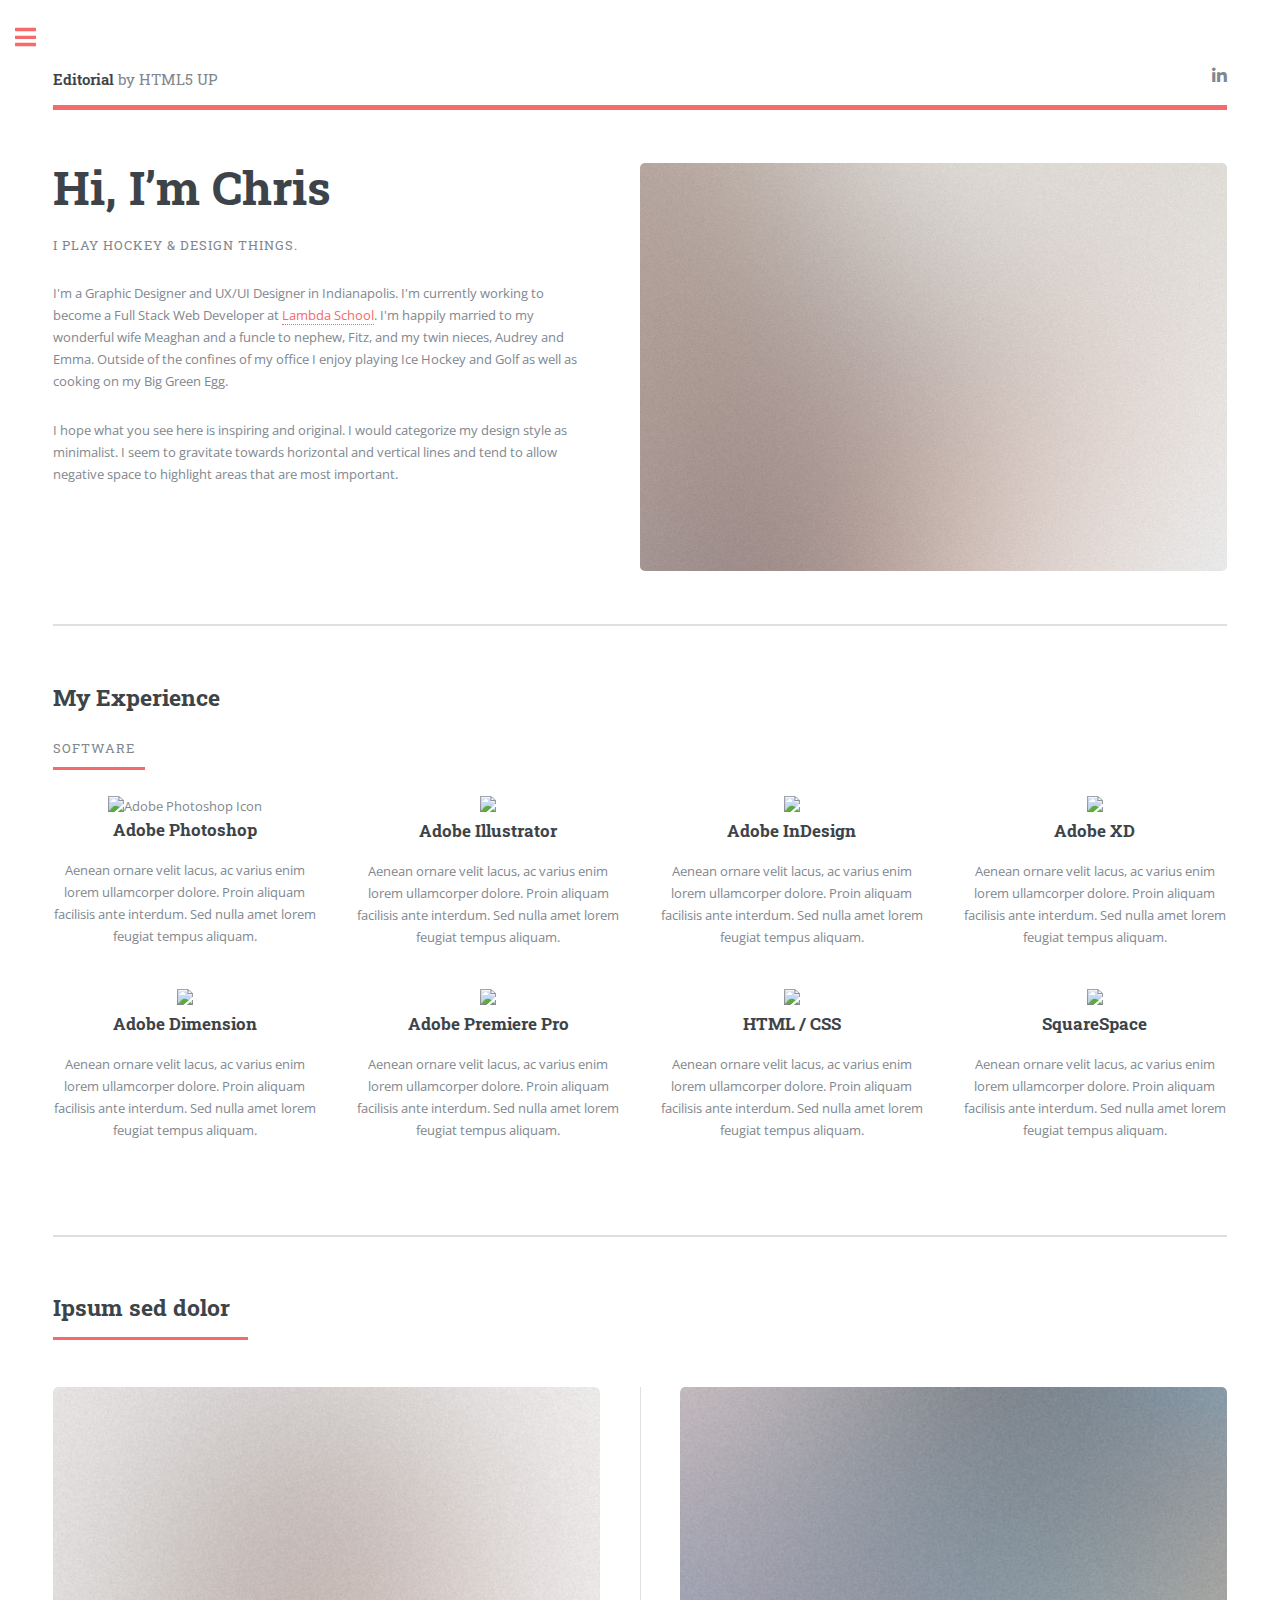
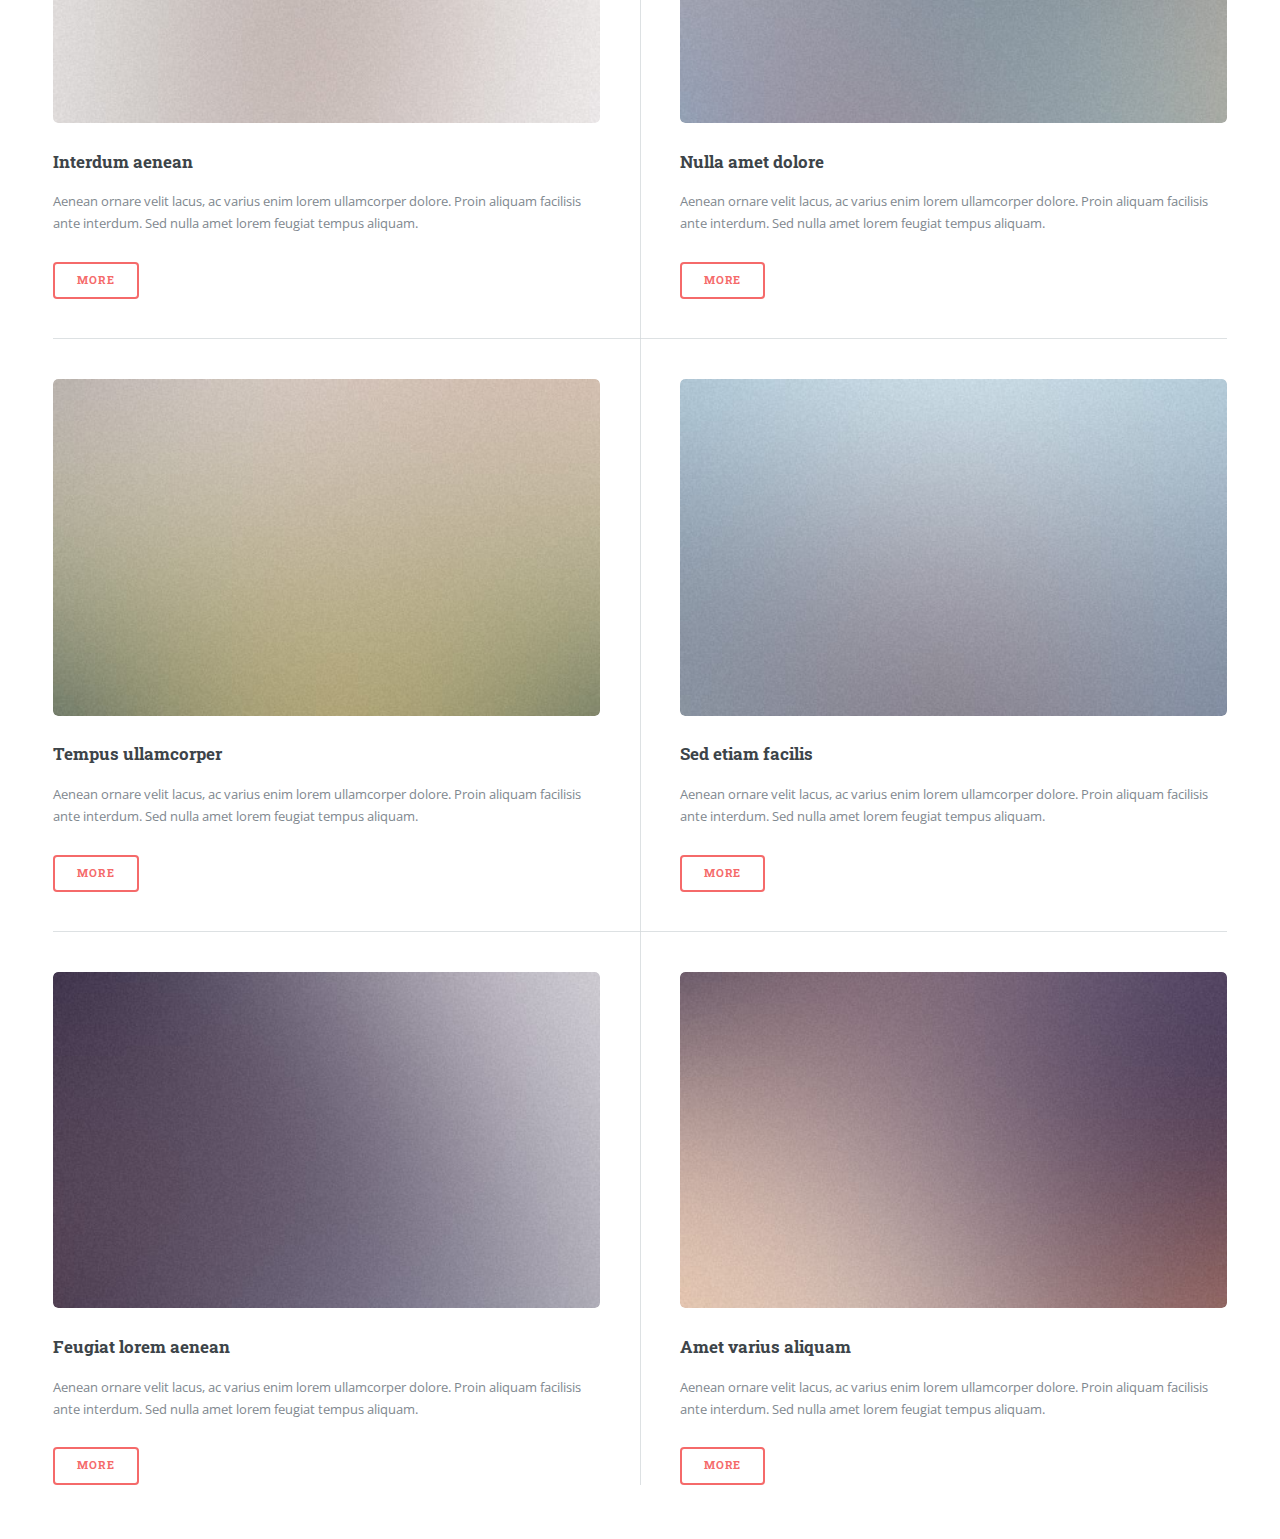
==== commit e4c7974c: "first commit. Some changes to the HTML and CSS" ====
--- a/index.html
+++ b/index.html
@@ -6,7 +6,7 @@
 -->
 <html>
 	<head>
-		<title>Editorial by HTML5 UP</title>
+		<title>Christopher Lien</title>
 		<meta charset="utf-8" />
 		<meta name="viewport" content="width=device-width, initial-scale=1, user-scalable=no" />
 		<link rel="stylesheet" href="assets/css/main.css" />
@@ -24,11 +24,7 @@
 								<header id="header">
 									<a href="index.html" class="logo"><strong>Editorial</strong> by HTML5 UP</a>
 									<ul class="icons">
-										<li><a href="#" class="icon brands fa-twitter"><span class="label">Twitter</span></a></li>
-										<li><a href="#" class="icon brands fa-facebook-f"><span class="label">Facebook</span></a></li>
-										<li><a href="#" class="icon brands fa-snapchat-ghost"><span class="label">Snapchat</span></a></li>
-										<li><a href="#" class="icon brands fa-instagram"><span class="label">Instagram</span></a></li>
-										<li><a href="#" class="icon brands fa-medium-m"><span class="label">Medium</span></a></li>
+										<li><a href="https://www.linkedin.com/in/cnlien" class="icon brands fab fa-linkedin-in" target="_blank"><span class="label"></span></a></li>
 									</ul>
 								</header>
 
@@ -36,14 +32,17 @@
 								<section id="banner">
 									<div class="content">
 										<header>
-											<h1>Hi, I’m Editorial<br />
-											by HTML5 UP</h1>
-											<p>A free and fully responsive site template</p>
+											<h1>Hi, I’m Chris</h1>
+											<p>I Play Hockey &amp; Design Things.</p>
 										</header>
-										<p>Aenean ornare velit lacus, ac varius enim ullamcorper eu. Proin aliquam facilisis ante interdum congue. Integer mollis, nisl amet convallis, porttitor magna ullamcorper, amet egestas mauris. Ut magna finibus nisi nec lacinia. Nam maximus erat id euismod egestas. Pellentesque sapien ac quam. Lorem ipsum dolor sit nullam.</p>
+										<p>I'm a Graphic Designer and UX/UI Designer in Indianapolis. I'm currently working to become a Full Stack Web Developer at <a href="https://www.lambdaschool.com" target="_blank">Lambda School</a>. I'm happily married to my wonderful wife Meaghan and a funcle to nephew, Fitz, and my twin nieces, Audrey and Emma. Outside of the confines of my office I enjoy playing Ice Hockey and Golf as well as cooking on my Big Green Egg.</p>
+
+										<p>I hope what you see here is inspiring and original. I would categorize my design style as minimalist. I seem to gravitate towards horizontal and vertical lines and tend to allow negative space to highlight areas that are most important.</p>
+										<!--
 										<ul class="actions">
 											<li><a href="#" class="button big">Learn More</a></li>
 										</ul>
+										-->
 									</div>
 									<span class="image object">
 										<img src="images/pic10.jpg" alt="" />
@@ -53,34 +52,71 @@
 							<!-- Section -->
 								<section>
 									<header class="major">
-										<h2>Erat lacinia</h2>
+										<h2>My Experience</h2>
+										<p>Software</p>
 									</header>
 									<div class="features">
-										<article>
-											<span class="icon fa-gem"></span>
-											<div class="content">
-												<h3>Portitor ullamcorper</h3>
-												<p>Aenean ornare velit lacus, ac varius enim lorem ullamcorper dolore. Proin aliquam facilisis ante interdum. Sed nulla amet lorem feugiat tempus aliquam.</p>
-											</div>
-										</article>
-										<article>
-											<span class="icon solid fa-paper-plane"></span>
-											<div class="content">
-												<h3>Sapien veroeros</h3>
-												<p>Aenean ornare velit lacus, ac varius enim lorem ullamcorper dolore. Proin aliquam facilisis ante interdum. Sed nulla amet lorem feugiat tempus aliquam.</p>
-											</div>
-										</article>
-										<article>
-											<span class="icon solid fa-rocket"></span>
-											<div class="content">
-												<h3>Quam lorem ipsum</h3>
-												<p>Aenean ornare velit lacus, ac varius enim lorem ullamcorper dolore. Proin aliquam facilisis ante interdum. Sed nulla amet lorem feugiat tempus aliquam.</p>
-											</div>
-										</article>
-										<article>
-											<span class="icon solid fa-signal"></span>
-											<div class="content">
-												<h3>Sed magna finibus</h3>
+
+										<article>
+											<div class="content">
+												<img src="http://via.placeholder.com/100x100" alt="Adobe Photoshop Icon" />
+												<h3>Adobe Photoshop</h3>
+												<p>Aenean ornare velit lacus, ac varius enim lorem ullamcorper dolore. Proin aliquam facilisis ante interdum. Sed nulla amet lorem feugiat tempus aliquam.</p>
+											</div>
+										</article>
+
+										<article>
+											<div class="content">
+												<img src="http://via.placeholder.com/100x100" />
+												<h3>Adobe Illustrator</h3>
+												<p>Aenean ornare velit lacus, ac varius enim lorem ullamcorper dolore. Proin aliquam facilisis ante interdum. Sed nulla amet lorem feugiat tempus aliquam.</p>
+											</div>
+										</article>
+
+										<article>
+											<div class="content">
+												<img src="http://via.placeholder.com/100x100" />
+												<h3>Adobe InDesign</h3>
+												<p>Aenean ornare velit lacus, ac varius enim lorem ullamcorper dolore. Proin aliquam facilisis ante interdum. Sed nulla amet lorem feugiat tempus aliquam.</p>
+											</div>
+										</article>
+
+										<article>
+											<div class="content">
+												<img src="http://via.placeholder.com/100x100" />
+												<h3>Adobe XD</h3>
+												<p>Aenean ornare velit lacus, ac varius enim lorem ullamcorper dolore. Proin aliquam facilisis ante interdum. Sed nulla amet lorem feugiat tempus aliquam.</p>
+											</div>
+										</article>
+
+										<article>
+											<div class="content">
+												<img src="http://via.placeholder.com/100x100" />
+												<h3>Adobe Dimension</h3>
+												<p>Aenean ornare velit lacus, ac varius enim lorem ullamcorper dolore. Proin aliquam facilisis ante interdum. Sed nulla amet lorem feugiat tempus aliquam.</p>
+											</div>
+										</article>
+
+										<article>
+											<div class="content">
+												<img src="http://via.placeholder.com/100x100" />
+												<h3>Adobe Premiere Pro</h3>
+												<p>Aenean ornare velit lacus, ac varius enim lorem ullamcorper dolore. Proin aliquam facilisis ante interdum. Sed nulla amet lorem feugiat tempus aliquam.</p>
+											</div>
+										</article>
+
+										<article>
+											<div class="content">
+												<img src="http://via.placeholder.com/100x100" />
+												<h3>HTML / CSS</h3>
+												<p>Aenean ornare velit lacus, ac varius enim lorem ullamcorper dolore. Proin aliquam facilisis ante interdum. Sed nulla amet lorem feugiat tempus aliquam.</p>
+											</div>
+										</article>
+
+										<article>
+											<div class="content">
+												<img src="http://via.placeholder.com/100x100" />
+												<h3>SquareSpace</h3>
 												<p>Aenean ornare velit lacus, ac varius enim lorem ullamcorper dolore. Proin aliquam facilisis ante interdum. Sed nulla amet lorem feugiat tempus aliquam.</p>
 											</div>
 										</article>
@@ -249,4 +285,4 @@
 			<script src="assets/js/main.js"></script>
 
 	</body>
-</html>+</html>
--- a/assets/css/main.css
+++ b/assets/css/main.css
@@ -2642,9 +2642,10 @@
 			display: -webkit-flex;
 			display: -ms-flex;
 			display: flex;
+			flex-direction: column;
 			margin: 0 0 3em 3em;
 			position: relative;
-			width: calc(50% - 3em);
+			width: calc(25% - 3em);
 		}
 
 			.features article:nth-child(2n - 1) {
@@ -2709,6 +2710,7 @@
 				-webkit-flex-shrink: 1;
 				-ms-flex-shrink: 1;
 				flex-shrink: 1;
+				text-align: center;
 				width: 100%;
 			}
 
@@ -3603,4 +3605,4 @@
 			border-top: 0;
 			margin-top: 0;
 			padding-top: 0;
-		}+		}
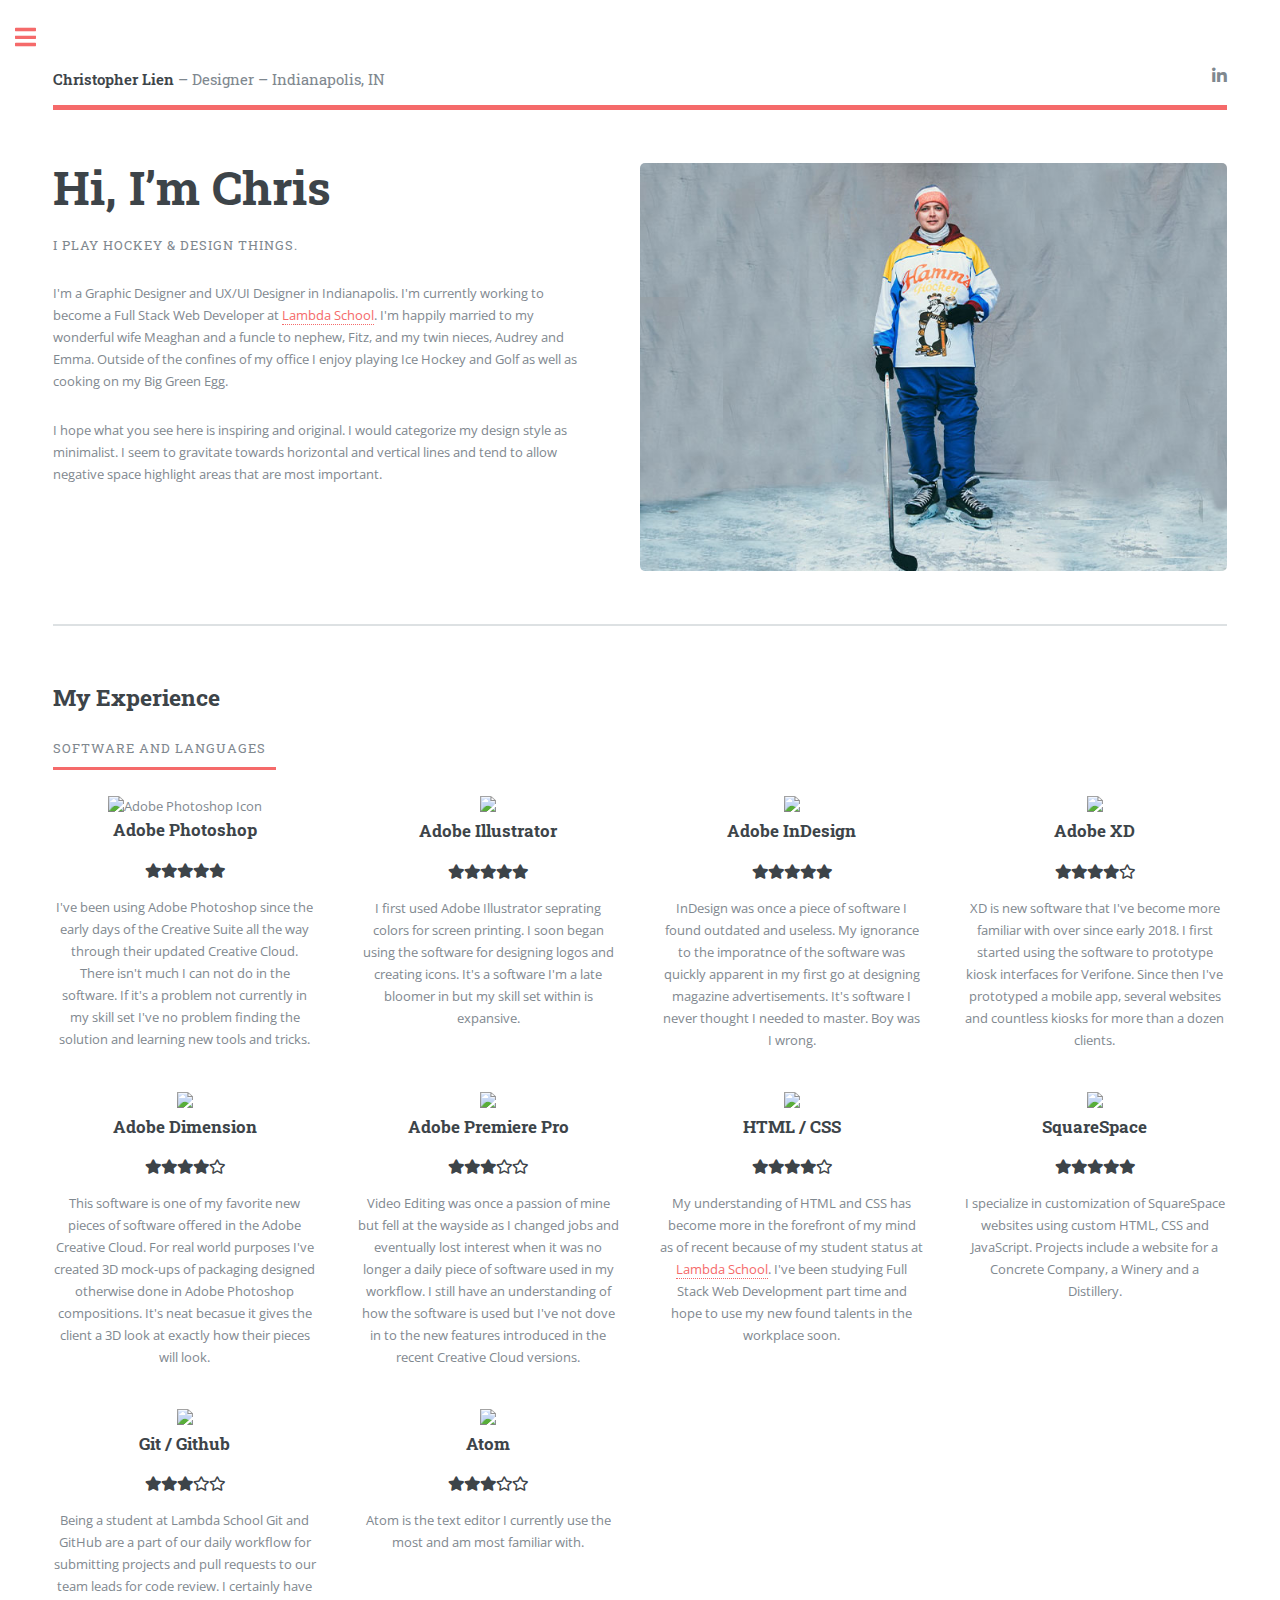
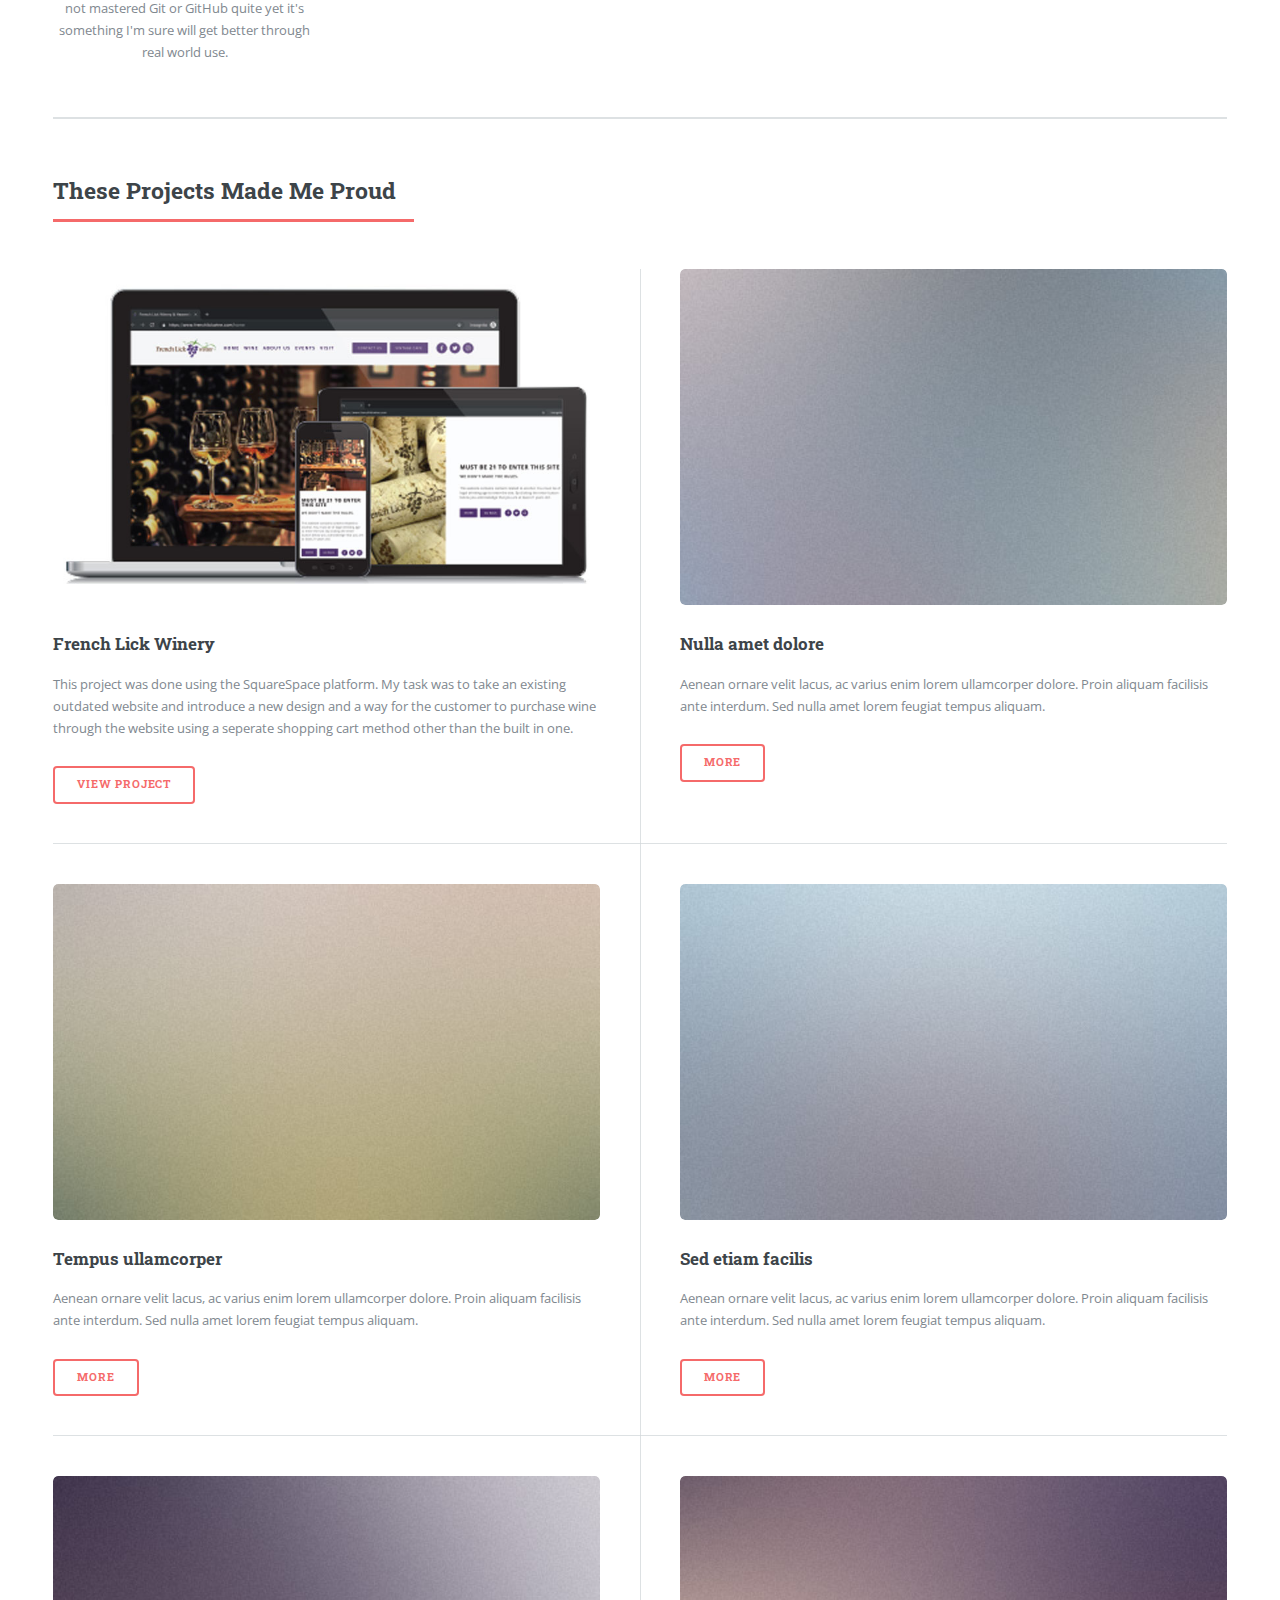
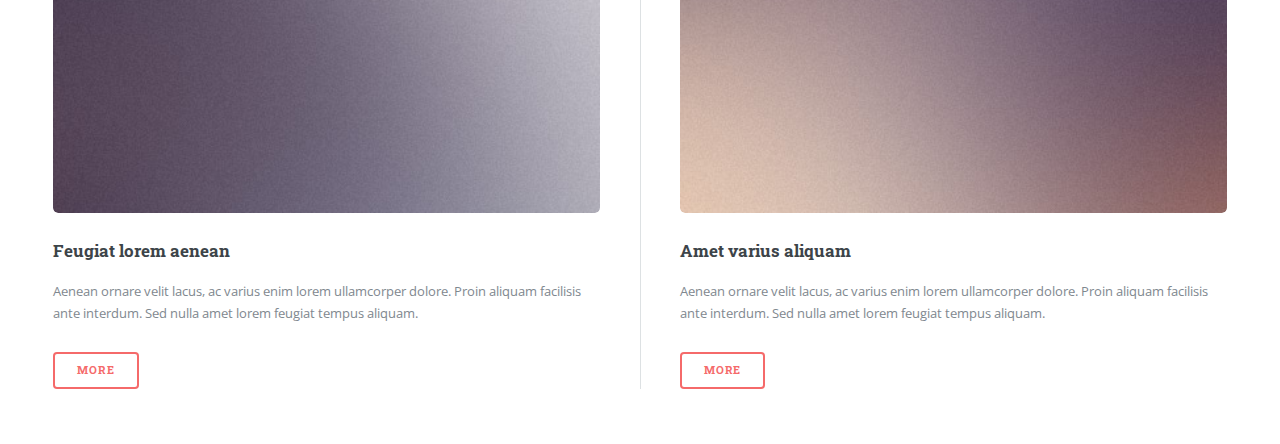
==== commit 8d1009a5: "adding some HTML changes, CSS changes and some images." ====
--- a/index.html
+++ b/index.html
@@ -1,4 +1,4 @@
-<!DOCTYPE HTML>
+	<!DOCTYPE HTML>
 <!--
 	Editorial by HTML5 UP
 	html5up.net | @ajlkn
@@ -22,7 +22,7 @@
 
 							<!-- Header -->
 								<header id="header">
-									<a href="index.html" class="logo"><strong>Editorial</strong> by HTML5 UP</a>
+									<a href="index.html" class="logo"><strong>Christopher Lien</strong> &ndash; Designer &ndash; Indianapolis, IN</a>
 									<ul class="icons">
 										<li><a href="https://www.linkedin.com/in/cnlien" class="icon brands fab fa-linkedin-in" target="_blank"><span class="label"></span></a></li>
 									</ul>
@@ -37,7 +37,7 @@
 										</header>
 										<p>I'm a Graphic Designer and UX/UI Designer in Indianapolis. I'm currently working to become a Full Stack Web Developer at <a href="https://www.lambdaschool.com" target="_blank">Lambda School</a>. I'm happily married to my wonderful wife Meaghan and a funcle to nephew, Fitz, and my twin nieces, Audrey and Emma. Outside of the confines of my office I enjoy playing Ice Hockey and Golf as well as cooking on my Big Green Egg.</p>
 
-										<p>I hope what you see here is inspiring and original. I would categorize my design style as minimalist. I seem to gravitate towards horizontal and vertical lines and tend to allow negative space to highlight areas that are most important.</p>
+										<p>I hope what you see here is inspiring and original. I would categorize my design style as minimalist. I seem to gravitate towards horizontal and vertical lines and tend to allow negative space highlight areas that are most important.</p>
 										<!--
 										<ul class="actions">
 											<li><a href="#" class="button big">Learn More</a></li>
@@ -45,7 +45,7 @@
 										-->
 									</div>
 									<span class="image object">
-										<img src="images/pic10.jpg" alt="" />
+										<img src="images/home-page-intro.jpg" alt="" />
 									</span>
 								</section>
 
@@ -53,7 +53,7 @@
 								<section>
 									<header class="major">
 										<h2>My Experience</h2>
-										<p>Software</p>
+										<p>Software and Languages</p>
 									</header>
 									<div class="features">
 
@@ -61,7 +61,8 @@
 											<div class="content">
 												<img src="http://via.placeholder.com/100x100" alt="Adobe Photoshop Icon" />
 												<h3>Adobe Photoshop</h3>
-												<p>Aenean ornare velit lacus, ac varius enim lorem ullamcorper dolore. Proin aliquam facilisis ante interdum. Sed nulla amet lorem feugiat tempus aliquam.</p>
+												<h4><i class="fas fa-star"></i><i class="fas fa-star"></i><i class="fas fa-star"></i><i class="fas fa-star"></i><i class="fas fa-star"></i></h4>
+												<p>I've been using Adobe Photoshop since the early days of the Creative Suite all the way through their updated Creative Cloud. There isn't much I can not do in the software. If it's a problem not currently in my skill set I've no problem finding the solution and learning new tools and tricks.</p>
 											</div>
 										</article>
 
@@ -69,7 +70,8 @@
 											<div class="content">
 												<img src="http://via.placeholder.com/100x100" />
 												<h3>Adobe Illustrator</h3>
-												<p>Aenean ornare velit lacus, ac varius enim lorem ullamcorper dolore. Proin aliquam facilisis ante interdum. Sed nulla amet lorem feugiat tempus aliquam.</p>
+												<h4><i class="fas fa-star"></i><i class="fas fa-star"></i><i class="fas fa-star"></i><i class="fas fa-star"></i><i class="fas fa-star"></i></h4>
+												<p>I first used Adobe Illustrator seprating colors for screen printing. I soon began using the software for designing logos and creating icons. It's a software I'm a late bloomer in but my skill set within is expansive.</p>
 											</div>
 										</article>
 
@@ -77,7 +79,8 @@
 											<div class="content">
 												<img src="http://via.placeholder.com/100x100" />
 												<h3>Adobe InDesign</h3>
-												<p>Aenean ornare velit lacus, ac varius enim lorem ullamcorper dolore. Proin aliquam facilisis ante interdum. Sed nulla amet lorem feugiat tempus aliquam.</p>
+												<h4><i class="fas fa-star"></i><i class="fas fa-star"></i><i class="fas fa-star"></i><i class="fas fa-star"></i><i class="fas fa-star"></i></h4>
+												<p>InDesign was once a piece of software I found outdated and useless. My ignorance to the imporatnce of the software was quickly apparent in my first go at designing magazine advertisements. It's software I never thought I needed to master. Boy was I wrong.</p>
 											</div>
 										</article>
 
@@ -85,7 +88,8 @@
 											<div class="content">
 												<img src="http://via.placeholder.com/100x100" />
 												<h3>Adobe XD</h3>
-												<p>Aenean ornare velit lacus, ac varius enim lorem ullamcorper dolore. Proin aliquam facilisis ante interdum. Sed nulla amet lorem feugiat tempus aliquam.</p>
+												<h4><i class="fas fa-star"></i><i class="fas fa-star"></i><i class="fas fa-star"></i><i class="fas fa-star"></i><i class="far fa-star"></i></h4>
+												<p>XD is new software that I've become more familiar with over since early 2018. I first started using the software to prototype kiosk interfaces for Verifone. Since then I've prototyped a mobile app, several websites and countless kiosks for more than a dozen clients.</p>
 											</div>
 										</article>
 
@@ -93,7 +97,8 @@
 											<div class="content">
 												<img src="http://via.placeholder.com/100x100" />
 												<h3>Adobe Dimension</h3>
-												<p>Aenean ornare velit lacus, ac varius enim lorem ullamcorper dolore. Proin aliquam facilisis ante interdum. Sed nulla amet lorem feugiat tempus aliquam.</p>
+												<h4><i class="fas fa-star"></i><i class="fas fa-star"></i><i class="fas fa-star"></i><i class="fas fa-star"></i><i class="far fa-star"></i></h4>
+												<p>This software is one of my favorite new pieces of software offered in the Adobe Creative Cloud. For real world purposes I've created 3D mock-ups of packaging designed otherwise done in Adobe Photoshop compositions. It's neat becasue it gives the client a 3D look at exactly how their pieces will look.</p>
 											</div>
 										</article>
 
@@ -101,7 +106,8 @@
 											<div class="content">
 												<img src="http://via.placeholder.com/100x100" />
 												<h3>Adobe Premiere Pro</h3>
-												<p>Aenean ornare velit lacus, ac varius enim lorem ullamcorper dolore. Proin aliquam facilisis ante interdum. Sed nulla amet lorem feugiat tempus aliquam.</p>
+												<h4><i class="fas fa-star"></i><i class="fas fa-star"></i><i class="fas fa-star"></i><i class="far fa-star"></i><i class="far fa-star"></i></h4>
+												<p>Video Editing was once a passion of mine but fell at the wayside as I changed jobs and eventually lost interest when it was no longer a daily piece of software used in my workflow. I still have an understanding of how the software is used but I've not dove in to the new features introduced in the recent Creative Cloud versions. </p>
 											</div>
 										</article>
 
@@ -109,7 +115,8 @@
 											<div class="content">
 												<img src="http://via.placeholder.com/100x100" />
 												<h3>HTML / CSS</h3>
-												<p>Aenean ornare velit lacus, ac varius enim lorem ullamcorper dolore. Proin aliquam facilisis ante interdum. Sed nulla amet lorem feugiat tempus aliquam.</p>
+												<h4><i class="fas fa-star"></i><i class="fas fa-star"></i><i class="fas fa-star"></i><i class="fas fa-star"></i><i class="far fa-star"></i></h4>
+												<p>My understanding of HTML and CSS has become more in the forefront of my mind as of recent because of my student status at <a href="http://www.lambdaschool.com">Lambda School</a>. I've been studying Full Stack Web Development part time and hope to use my new found talents in the workplace soon.</p>
 											</div>
 										</article>
 
@@ -117,24 +124,44 @@
 											<div class="content">
 												<img src="http://via.placeholder.com/100x100" />
 												<h3>SquareSpace</h3>
-												<p>Aenean ornare velit lacus, ac varius enim lorem ullamcorper dolore. Proin aliquam facilisis ante interdum. Sed nulla amet lorem feugiat tempus aliquam.</p>
-											</div>
-										</article>
+												<h4><i class="fas fa-star"></i><i class="fas fa-star"></i><i class="fas fa-star"></i><i class="fas fa-star"></i><i class="fas fa-star"></i></h4>
+												<p>I specialize in customization of SquareSpace websites using custom HTML, CSS and JavaScript. Projects include a website for a Concrete Company, a Winery and a Distillery. </p>
+											</div>
+										</article>
+
+										<article>
+											<div class="content">
+												<img src="http://via.placeholder.com/100x100" />
+												<h3>Git / Github</h3>
+												<h4><i class="fas fa-star"></i><i class="fas fa-star"></i><i class="fas fa-star"></i><i class="far fa-star"></i><i class="far fa-star"></i></h4>
+												<p>Being a student at Lambda School Git and GitHub are a part of our daily workflow for submitting projects and pull requests to our team leads for code review. I certainly have not mastered Git or GitHub quite yet it's something I'm sure will get better through real world use.</p>
+											</div>
+										</article>
+
+										<article>
+											<div class="content">
+												<img src="http://via.placeholder.com/100x100" />
+												<h3>Atom</h3>
+												<h4><i class="fas fa-star"></i><i class="fas fa-star"></i><i class="fas fa-star"></i><i class="far fa-star"></i><i class="far fa-star"></i></h4>
+												<p>Atom is the text editor I currently use the most and am most familiar with.</p>
+											</div>
+										</article>
+
 									</div>
 								</section>
 
 							<!-- Section -->
 								<section>
 									<header class="major">
-										<h2>Ipsum sed dolor</h2>
+										<h2>These Projects Made Me Proud</h2>
 									</header>
 									<div class="posts">
 										<article>
-											<a href="#" class="image"><img src="images/pic01.jpg" alt="" /></a>
-											<h3>Interdum aenean</h3>
-											<p>Aenean ornare velit lacus, ac varius enim lorem ullamcorper dolore. Proin aliquam facilisis ante interdum. Sed nulla amet lorem feugiat tempus aliquam.</p>
-											<ul class="actions">
-												<li><a href="#" class="button">More</a></li>
+											<a href="/projects/frenchlickwinery.html" class="image"><img src="images/flw_mockups.jpg" alt="" /></a>
+											<h3>French Lick Winery</h3>
+											<p>This project was done using the SquareSpace platform. My task was to take an existing outdated website and introduce a new design and a way for the customer to purchase wine through the website using a seperate shopping cart method other than the built in one. </p>
+											<ul class="actions">
+												<li><a href="projects/frenchlickwinery.html" class="button">View Project</a></li>
 											</ul>
 										</article>
 										<article>
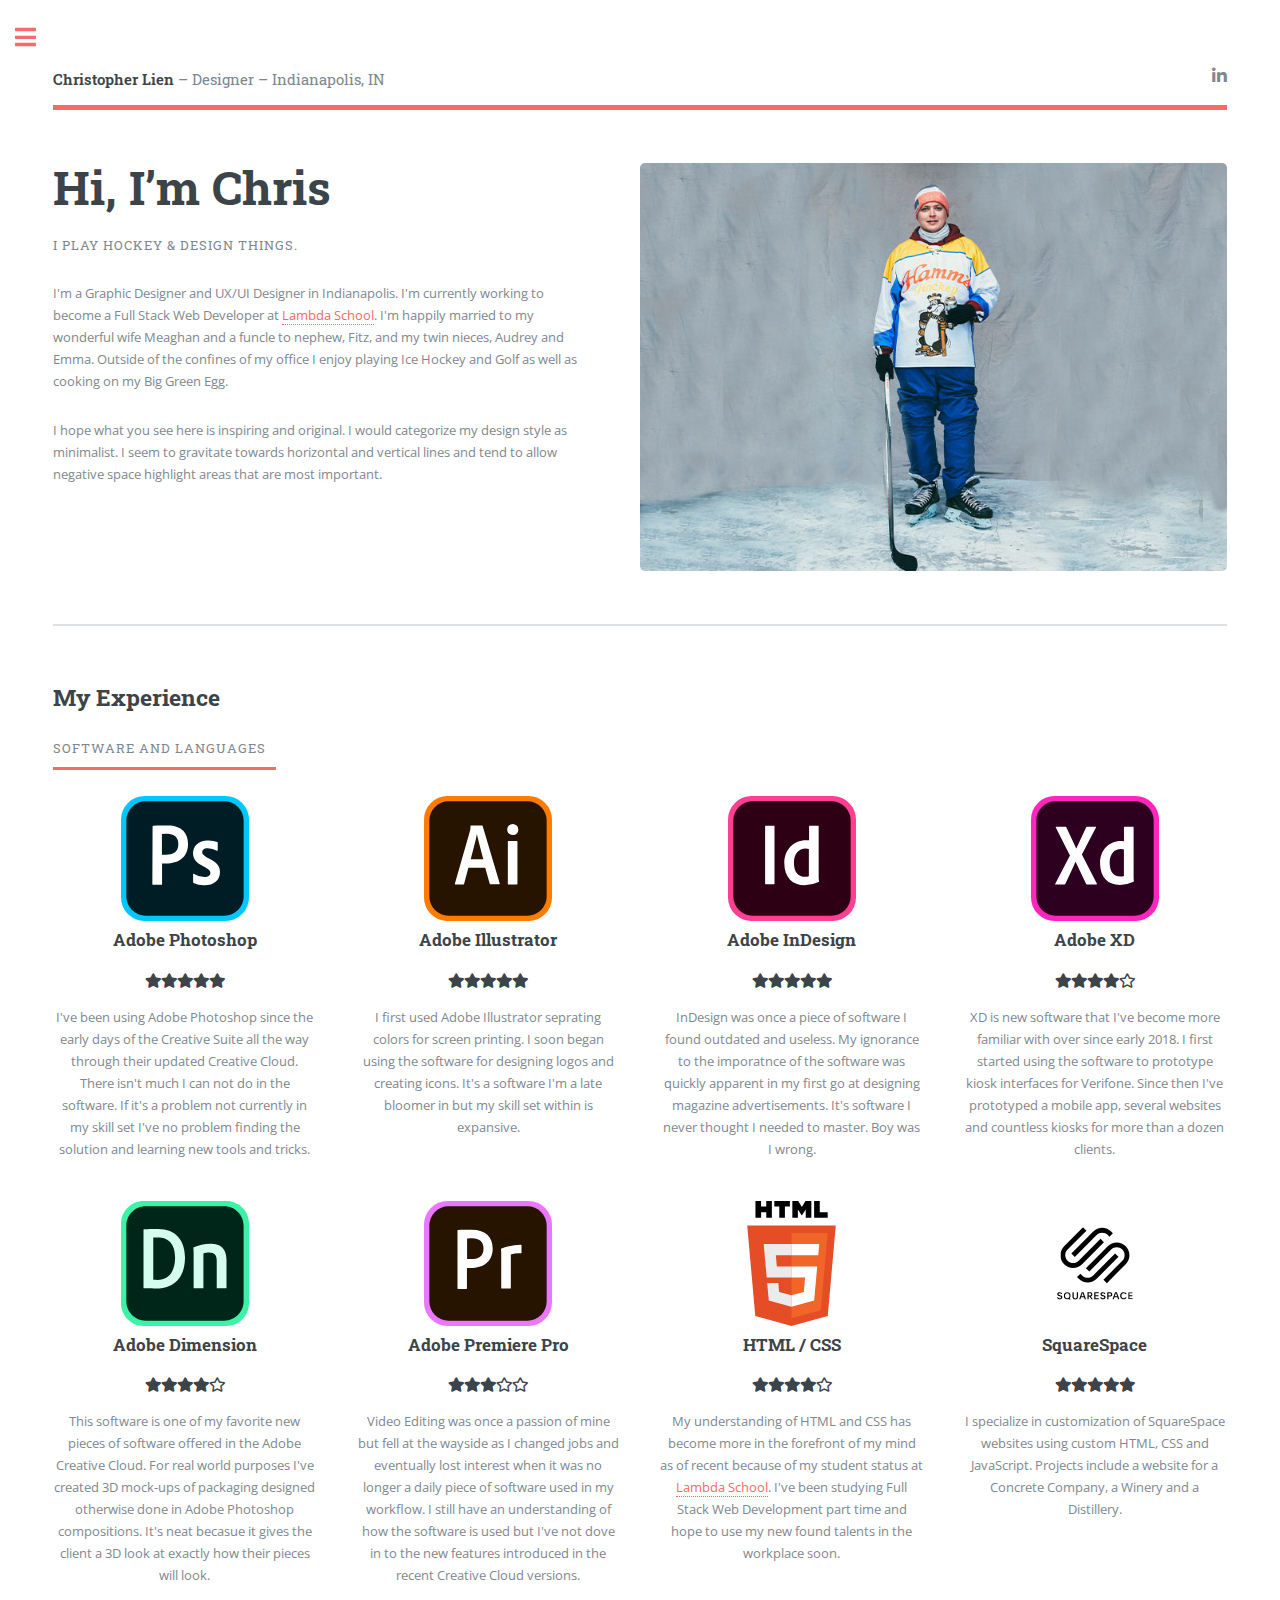
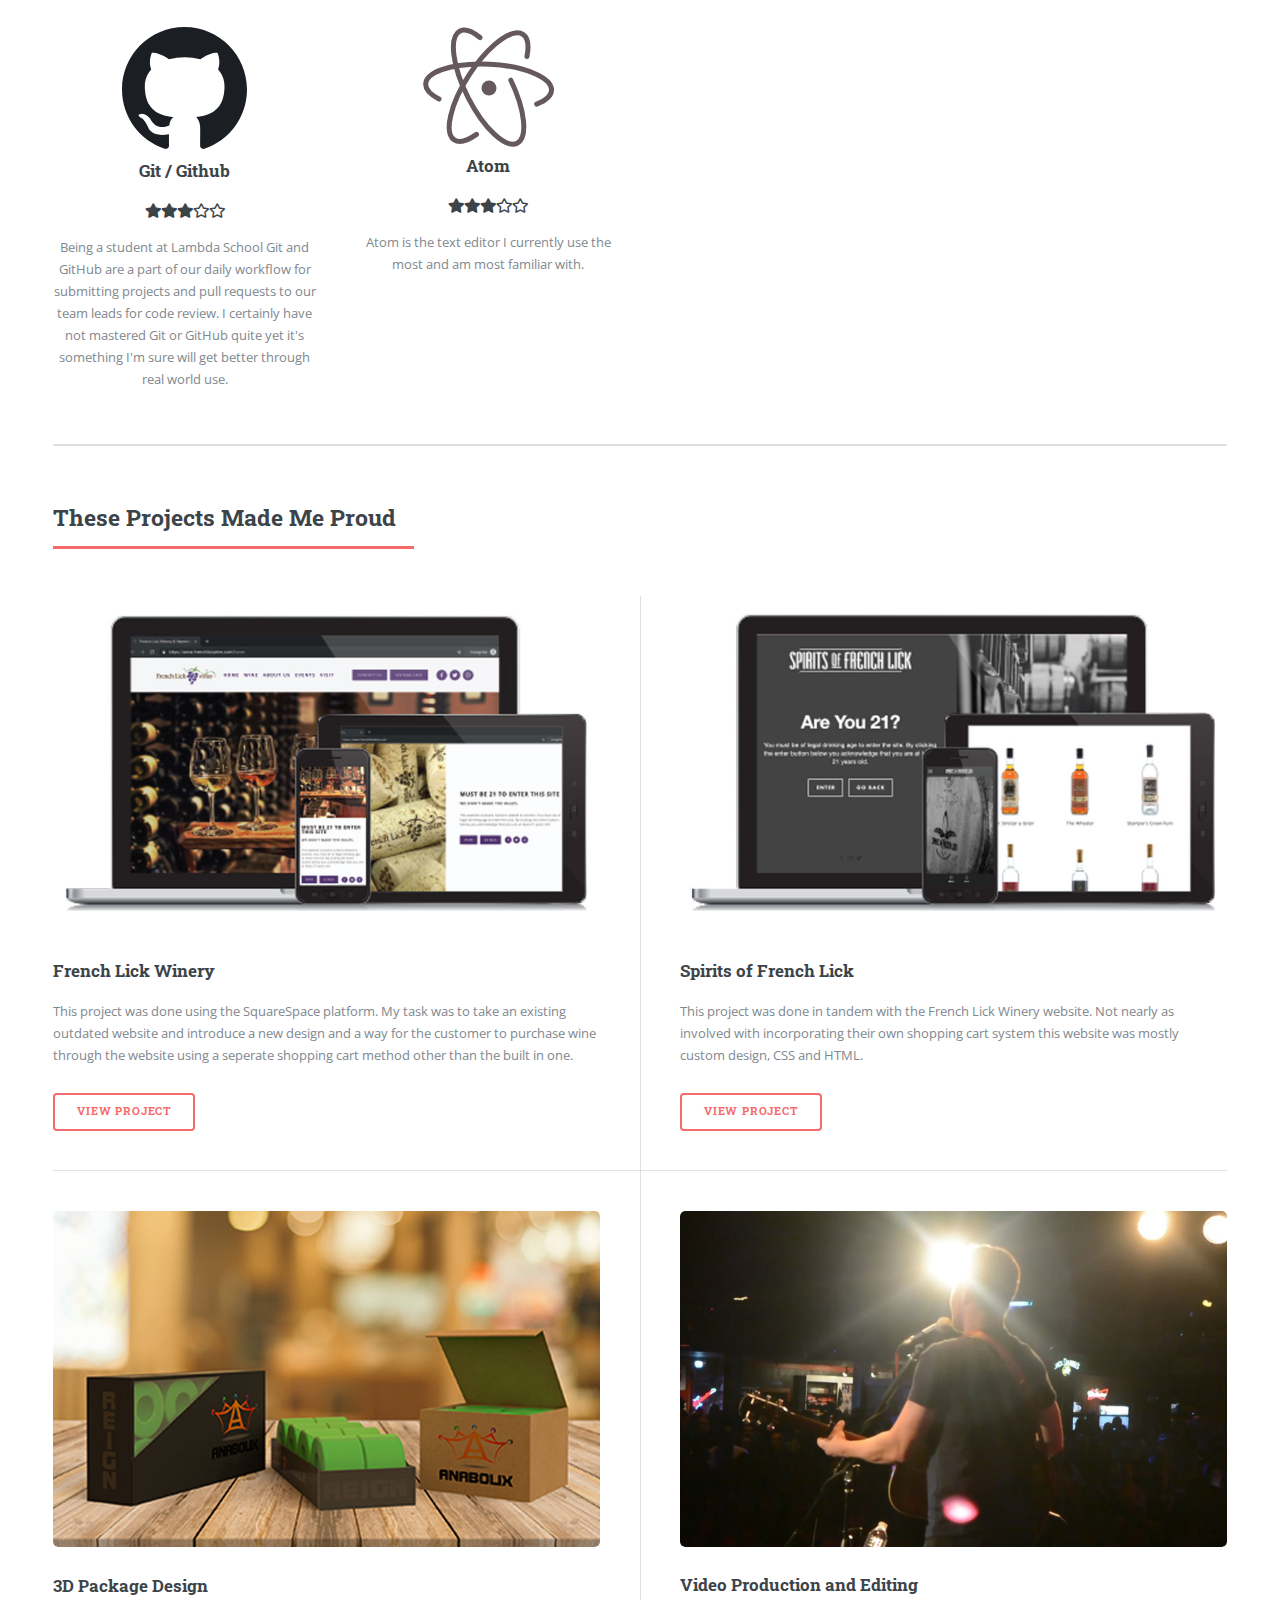
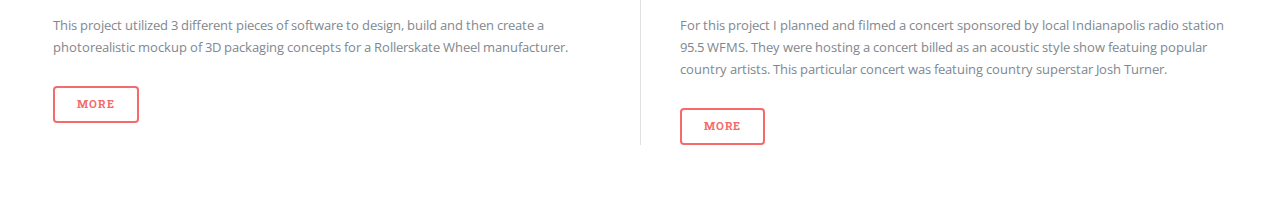
==== commit 18aa850c: "commiting changes to the home page with content added" ====
--- a/index.html
+++ b/index.html
@@ -59,7 +59,7 @@
 
 										<article>
 											<div class="content">
-												<img src="http://via.placeholder.com/100x100" alt="Adobe Photoshop Icon" />
+												<img class="skillIcon" src="images/Photoshop.svg" alt="Adobe Photoshop Icon" />
 												<h3>Adobe Photoshop</h3>
 												<h4><i class="fas fa-star"></i><i class="fas fa-star"></i><i class="fas fa-star"></i><i class="fas fa-star"></i><i class="fas fa-star"></i></h4>
 												<p>I've been using Adobe Photoshop since the early days of the Creative Suite all the way through their updated Creative Cloud. There isn't much I can not do in the software. If it's a problem not currently in my skill set I've no problem finding the solution and learning new tools and tricks.</p>
@@ -68,7 +68,7 @@
 
 										<article>
 											<div class="content">
-												<img src="http://via.placeholder.com/100x100" />
+												<img class="skillIcon" src="images/Illustrator.svg" />
 												<h3>Adobe Illustrator</h3>
 												<h4><i class="fas fa-star"></i><i class="fas fa-star"></i><i class="fas fa-star"></i><i class="fas fa-star"></i><i class="fas fa-star"></i></h4>
 												<p>I first used Adobe Illustrator seprating colors for screen printing. I soon began using the software for designing logos and creating icons. It's a software I'm a late bloomer in but my skill set within is expansive.</p>
@@ -77,7 +77,7 @@
 
 										<article>
 											<div class="content">
-												<img src="http://via.placeholder.com/100x100" />
+												<img class="skillIcon" src="images/InDesign.svg" />
 												<h3>Adobe InDesign</h3>
 												<h4><i class="fas fa-star"></i><i class="fas fa-star"></i><i class="fas fa-star"></i><i class="fas fa-star"></i><i class="fas fa-star"></i></h4>
 												<p>InDesign was once a piece of software I found outdated and useless. My ignorance to the imporatnce of the software was quickly apparent in my first go at designing magazine advertisements. It's software I never thought I needed to master. Boy was I wrong.</p>
@@ -86,7 +86,7 @@
 
 										<article>
 											<div class="content">
-												<img src="http://via.placeholder.com/100x100" />
+												<img class="skillIcon" src="images/ExperienceDesign.svg" />
 												<h3>Adobe XD</h3>
 												<h4><i class="fas fa-star"></i><i class="fas fa-star"></i><i class="fas fa-star"></i><i class="fas fa-star"></i><i class="far fa-star"></i></h4>
 												<p>XD is new software that I've become more familiar with over since early 2018. I first started using the software to prototype kiosk interfaces for Verifone. Since then I've prototyped a mobile app, several websites and countless kiosks for more than a dozen clients.</p>
@@ -95,7 +95,7 @@
 
 										<article>
 											<div class="content">
-												<img src="http://via.placeholder.com/100x100" />
+												<img class="skillIcon" src="images/dimension.svg" />
 												<h3>Adobe Dimension</h3>
 												<h4><i class="fas fa-star"></i><i class="fas fa-star"></i><i class="fas fa-star"></i><i class="fas fa-star"></i><i class="far fa-star"></i></h4>
 												<p>This software is one of my favorite new pieces of software offered in the Adobe Creative Cloud. For real world purposes I've created 3D mock-ups of packaging designed otherwise done in Adobe Photoshop compositions. It's neat becasue it gives the client a 3D look at exactly how their pieces will look.</p>
@@ -104,7 +104,7 @@
 
 										<article>
 											<div class="content">
-												<img src="http://via.placeholder.com/100x100" />
+												<img class="skillIcon" src="images/PremierePro.svg" />
 												<h3>Adobe Premiere Pro</h3>
 												<h4><i class="fas fa-star"></i><i class="fas fa-star"></i><i class="fas fa-star"></i><i class="far fa-star"></i><i class="far fa-star"></i></h4>
 												<p>Video Editing was once a passion of mine but fell at the wayside as I changed jobs and eventually lost interest when it was no longer a daily piece of software used in my workflow. I still have an understanding of how the software is used but I've not dove in to the new features introduced in the recent Creative Cloud versions. </p>
@@ -113,7 +113,7 @@
 
 										<article>
 											<div class="content">
-												<img src="http://via.placeholder.com/100x100" />
+												<img class="skillIcon" src="images/html5-logo.svg" />
 												<h3>HTML / CSS</h3>
 												<h4><i class="fas fa-star"></i><i class="fas fa-star"></i><i class="fas fa-star"></i><i class="fas fa-star"></i><i class="far fa-star"></i></h4>
 												<p>My understanding of HTML and CSS has become more in the forefront of my mind as of recent because of my student status at <a href="http://www.lambdaschool.com">Lambda School</a>. I've been studying Full Stack Web Development part time and hope to use my new found talents in the workplace soon.</p>
@@ -122,7 +122,7 @@
 
 										<article>
 											<div class="content">
-												<img src="http://via.placeholder.com/100x100" />
+												<img class="skillIcon" src="images/squarespace-logo.svg" />
 												<h3>SquareSpace</h3>
 												<h4><i class="fas fa-star"></i><i class="fas fa-star"></i><i class="fas fa-star"></i><i class="fas fa-star"></i><i class="fas fa-star"></i></h4>
 												<p>I specialize in customization of SquareSpace websites using custom HTML, CSS and JavaScript. Projects include a website for a Concrete Company, a Winery and a Distillery. </p>
@@ -131,7 +131,7 @@
 
 										<article>
 											<div class="content">
-												<img src="http://via.placeholder.com/100x100" />
+												<img class="skillIcon" src="images/github.svg" />
 												<h3>Git / Github</h3>
 												<h4><i class="fas fa-star"></i><i class="fas fa-star"></i><i class="fas fa-star"></i><i class="far fa-star"></i><i class="far fa-star"></i></h4>
 												<p>Being a student at Lambda School Git and GitHub are a part of our daily workflow for submitting projects and pull requests to our team leads for code review. I certainly have not mastered Git or GitHub quite yet it's something I'm sure will get better through real world use.</p>
@@ -140,7 +140,7 @@
 
 										<article>
 											<div class="content">
-												<img src="http://via.placeholder.com/100x100" />
+												<img class="skillIcon" src="images/atom-logo.svg" />
 												<h3>Atom</h3>
 												<h4><i class="fas fa-star"></i><i class="fas fa-star"></i><i class="fas fa-star"></i><i class="far fa-star"></i><i class="far fa-star"></i></h4>
 												<p>Atom is the text editor I currently use the most and am most familiar with.</p>
@@ -157,7 +157,7 @@
 									</header>
 									<div class="posts">
 										<article>
-											<a href="/projects/frenchlickwinery.html" class="image"><img src="images/flw_mockups.jpg" alt="" /></a>
+											<a href="/projects/frenchlickwinery.html" class="image"><img src="images/flw_mockups.jpg" alt="computer screens with a website displayed" /></a>
 											<h3>French Lick Winery</h3>
 											<p>This project was done using the SquareSpace platform. My task was to take an existing outdated website and introduce a new design and a way for the customer to purchase wine through the website using a seperate shopping cart method other than the built in one. </p>
 											<ul class="actions">
@@ -165,41 +165,25 @@
 											</ul>
 										</article>
 										<article>
-											<a href="#" class="image"><img src="images/pic02.jpg" alt="" /></a>
-											<h3>Nulla amet dolore</h3>
-											<p>Aenean ornare velit lacus, ac varius enim lorem ullamcorper dolore. Proin aliquam facilisis ante interdum. Sed nulla amet lorem feugiat tempus aliquam.</p>
+											<a href="/projects/frenchlickwinery.html" class="image"><img src="images/sfl-mockups.jpg" alt="computer screens with a website displayed" /></a>
+											<h3>Spirits of French Lick</h3>
+											<p>This project was done in tandem with the French Lick Winery website. Not nearly as involved with incorporating their own shopping cart system this website was mostly custom design, CSS and HTML.</p>
+											<ul class="actions">
+												<li><a href="#" class="button">View Project</a></li>
+											</ul>
+										</article>
+										<article>
+											<a href="#" class="image"><img src="images/packaging-design.jpg" alt="Staged photos of 3D mock up artwork with rollerskate wheels" /></a>
+											<h3>3D Package Design</h3>
+											<p>This project utilized 3 different pieces of software to design, build and then create a photorealistic mockup of 3D packaging concepts for a Rollerskate Wheel manufacturer.</p>
 											<ul class="actions">
 												<li><a href="#" class="button">More</a></li>
 											</ul>
 										</article>
 										<article>
-											<a href="#" class="image"><img src="images/pic03.jpg" alt="" /></a>
-											<h3>Tempus ullamcorper</h3>
-											<p>Aenean ornare velit lacus, ac varius enim lorem ullamcorper dolore. Proin aliquam facilisis ante interdum. Sed nulla amet lorem feugiat tempus aliquam.</p>
-											<ul class="actions">
-												<li><a href="#" class="button">More</a></li>
-											</ul>
-										</article>
-										<article>
-											<a href="#" class="image"><img src="images/pic04.jpg" alt="" /></a>
-											<h3>Sed etiam facilis</h3>
-											<p>Aenean ornare velit lacus, ac varius enim lorem ullamcorper dolore. Proin aliquam facilisis ante interdum. Sed nulla amet lorem feugiat tempus aliquam.</p>
-											<ul class="actions">
-												<li><a href="#" class="button">More</a></li>
-											</ul>
-										</article>
-										<article>
-											<a href="#" class="image"><img src="images/pic05.jpg" alt="" /></a>
-											<h3>Feugiat lorem aenean</h3>
-											<p>Aenean ornare velit lacus, ac varius enim lorem ullamcorper dolore. Proin aliquam facilisis ante interdum. Sed nulla amet lorem feugiat tempus aliquam.</p>
-											<ul class="actions">
-												<li><a href="#" class="button">More</a></li>
-											</ul>
-										</article>
-										<article>
-											<a href="#" class="image"><img src="images/pic06.jpg" alt="" /></a>
-											<h3>Amet varius aliquam</h3>
-											<p>Aenean ornare velit lacus, ac varius enim lorem ullamcorper dolore. Proin aliquam facilisis ante interdum. Sed nulla amet lorem feugiat tempus aliquam.</p>
+											<a href="#" class="image"><img src="images/storytellersHighlights.jpg" alt="screenshot of a video of a concert" /></a>
+											<h3>Video Production and Editing</h3>
+											<p>For this project I planned and filmed a concert sponsored by local Indianapolis radio station 95.5 WFMS. They were hosting a concert billed as an acoustic style show featuing popular country artists. This particular concert was featuing country superstar Josh Turner.</p>
 											<ul class="actions">
 												<li><a href="#" class="button">More</a></li>
 											</ul>
--- a/assets/css/main.css
+++ b/assets/css/main.css
@@ -1807,6 +1807,10 @@
 		margin: 0 0 1em 0;
 	}
 
+	article .skillIcon {
+		max-height: 125px;
+		margin:0 20%;
+	}
 /* Form */
 
 	form {
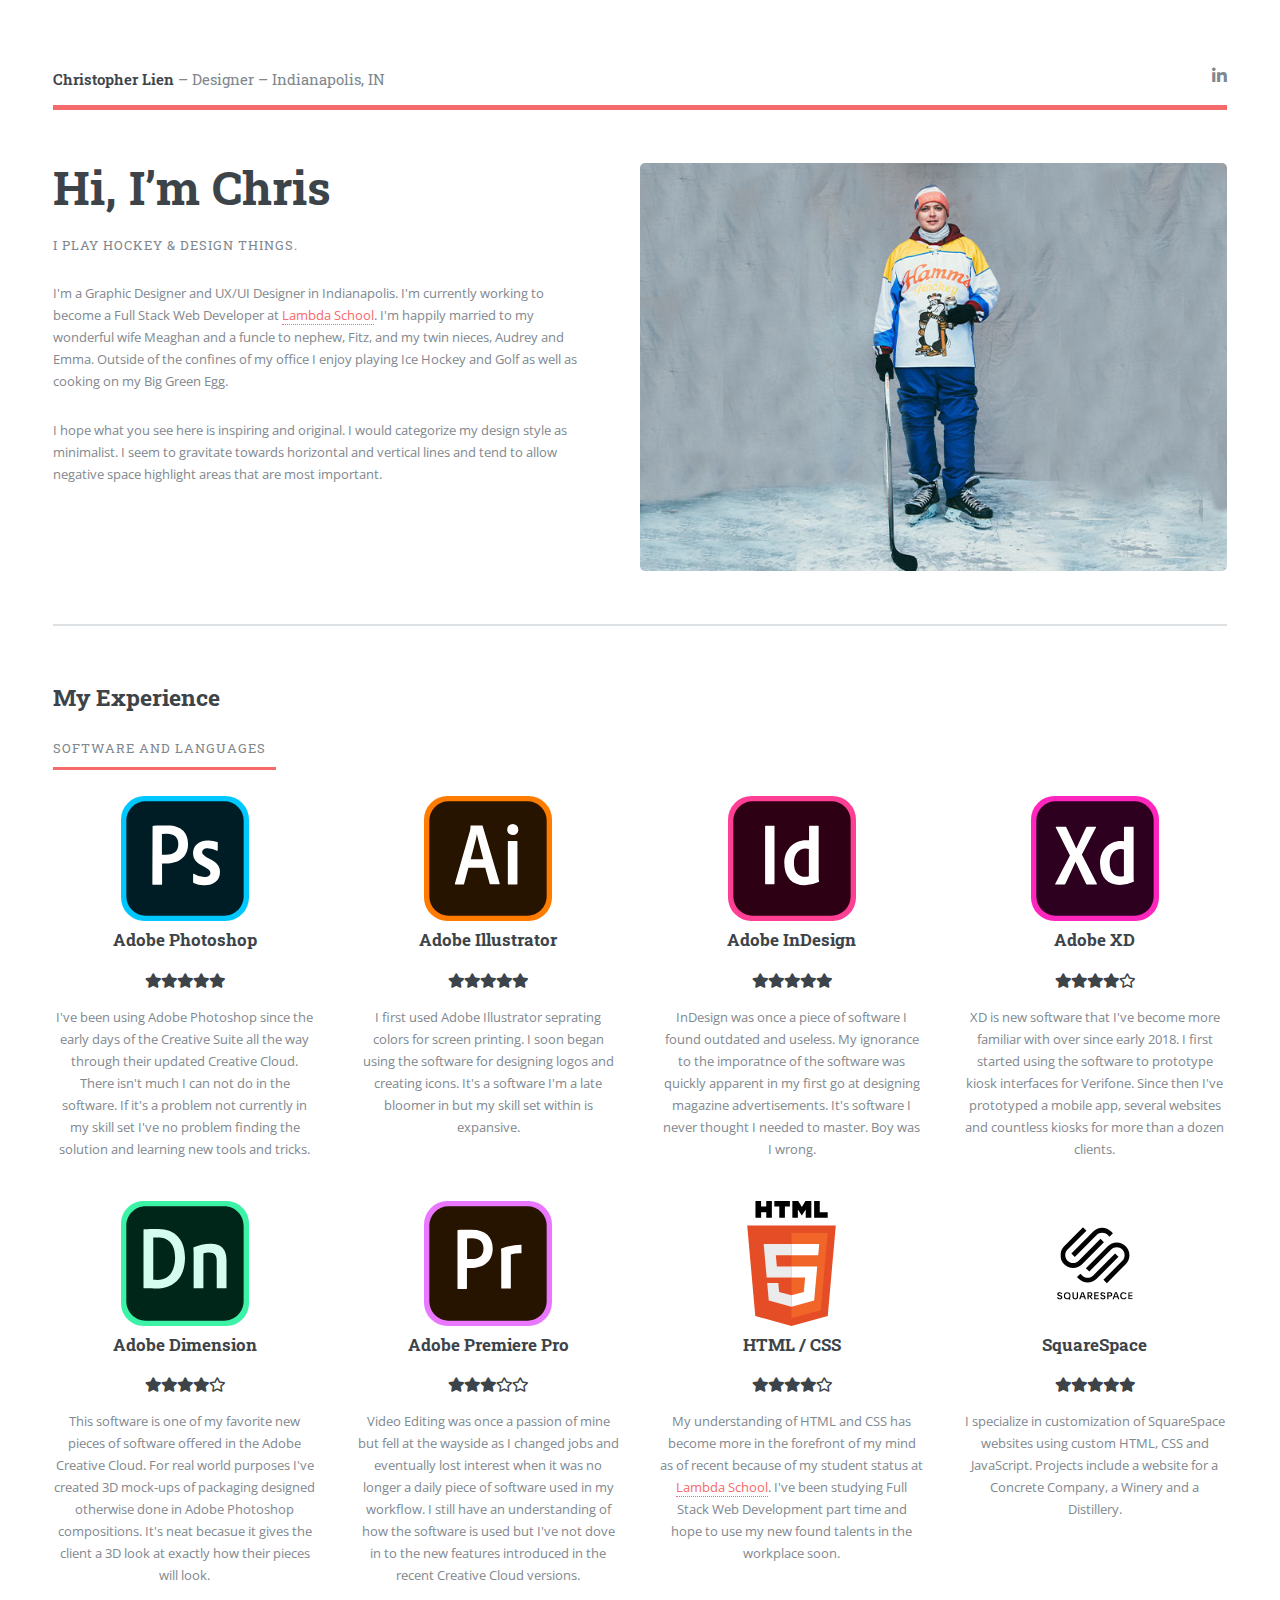
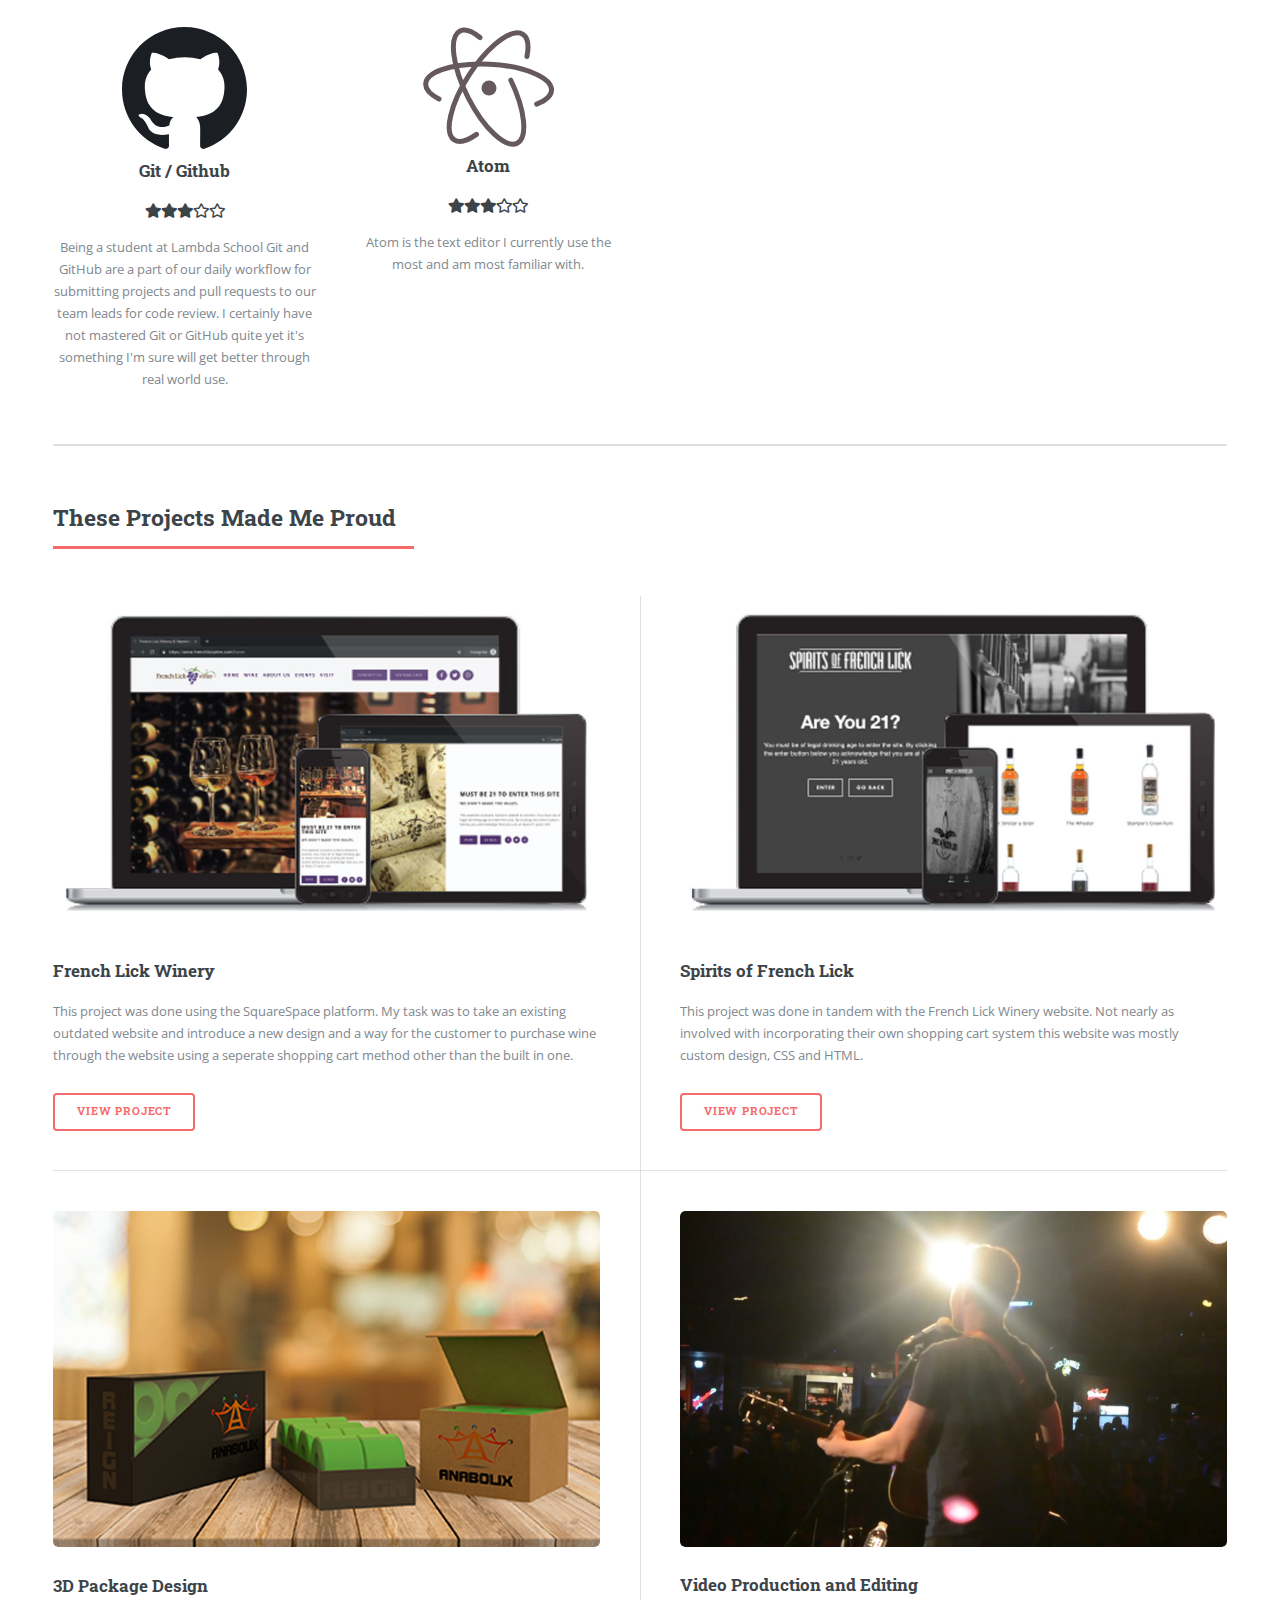
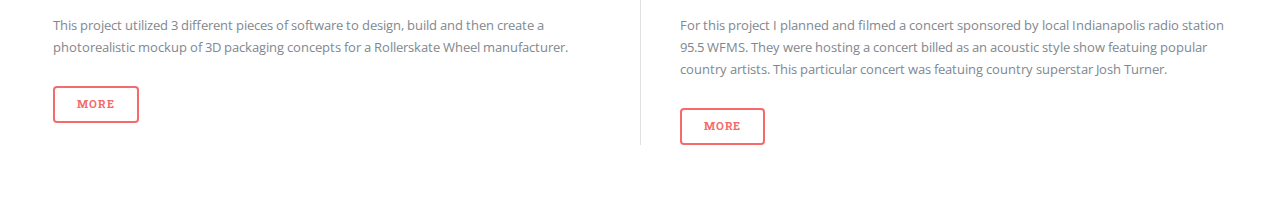
==== commit 7f05e651: "Merge pull request #2 from cnlien/christopher-lien" ====
--- a/index.html
+++ b/index.html
@@ -15,7 +15,6 @@
 
 		<!-- Wrapper -->
 			<div id="wrapper">
-
 				<!-- Main -->
 					<div id="main">
 						<div class="inner">
@@ -152,9 +151,11 @@
 
 							<!-- Section -->
 								<section>
+
 									<header class="major">
 										<h2>These Projects Made Me Proud</h2>
 									</header>
+
 									<div class="posts">
 										<article>
 											<a href="/projects/frenchlickwinery.html" class="image"><img src="images/flw_mockups.jpg" alt="computer screens with a website displayed" /></a>
@@ -164,6 +165,7 @@
 												<li><a href="projects/frenchlickwinery.html" class="button">View Project</a></li>
 											</ul>
 										</article>
+
 										<article>
 											<a href="/projects/frenchlickwinery.html" class="image"><img src="images/sfl-mockups.jpg" alt="computer screens with a website displayed" /></a>
 											<h3>Spirits of French Lick</h3>
@@ -172,6 +174,7 @@
 												<li><a href="#" class="button">View Project</a></li>
 											</ul>
 										</article>
+
 										<article>
 											<a href="#" class="image"><img src="images/packaging-design.jpg" alt="Staged photos of 3D mock up artwork with rollerskate wheels" /></a>
 											<h3>3D Package Design</h3>
@@ -180,6 +183,7 @@
 												<li><a href="#" class="button">More</a></li>
 											</ul>
 										</article>
+
 										<article>
 											<a href="#" class="image"><img src="images/storytellersHighlights.jpg" alt="screenshot of a video of a concert" /></a>
 											<h3>Video Production and Editing</h3>
@@ -188,13 +192,16 @@
 												<li><a href="#" class="button">More</a></li>
 											</ul>
 										</article>
+
 									</div>
+
 								</section>
 
 						</div>
+
 					</div>
 
-				<!-- Sidebar -->
+				<!-- Sidebar *HIDDEN IN MAIN.CSS AT THE END OF THE STYLESHEET* -->
 					<div id="sidebar">
 						<div class="inner">
 
--- a/assets/css/main.css
+++ b/assets/css/main.css
@@ -3610,3 +3610,38 @@
 			margin-top: 0;
 			padding-top: 0;
 		}
+
+	.projectInfo header {
+		display: flex;
+		align-items: center;
+
+	}
+		.projectContent {
+			width: 50%;
+			justify-content: center;
+			padding: 10px;
+		}
+
+		@media (max-width:660px) {
+			.projectContent {
+				width: 100%;
+			}
+
+			.projectInfo header {
+				flex-direction: column;
+			}
+		}
+
+		.projectContent a:hover {
+			text-decoration: underline;
+		}
+			.projectContent p {
+				font-family: "Open Sans", sans-serif;
+				text-transform: none;
+				font-size: .8rem;
+
+			}
+
+		#sidebar{
+			display: none;
+		}
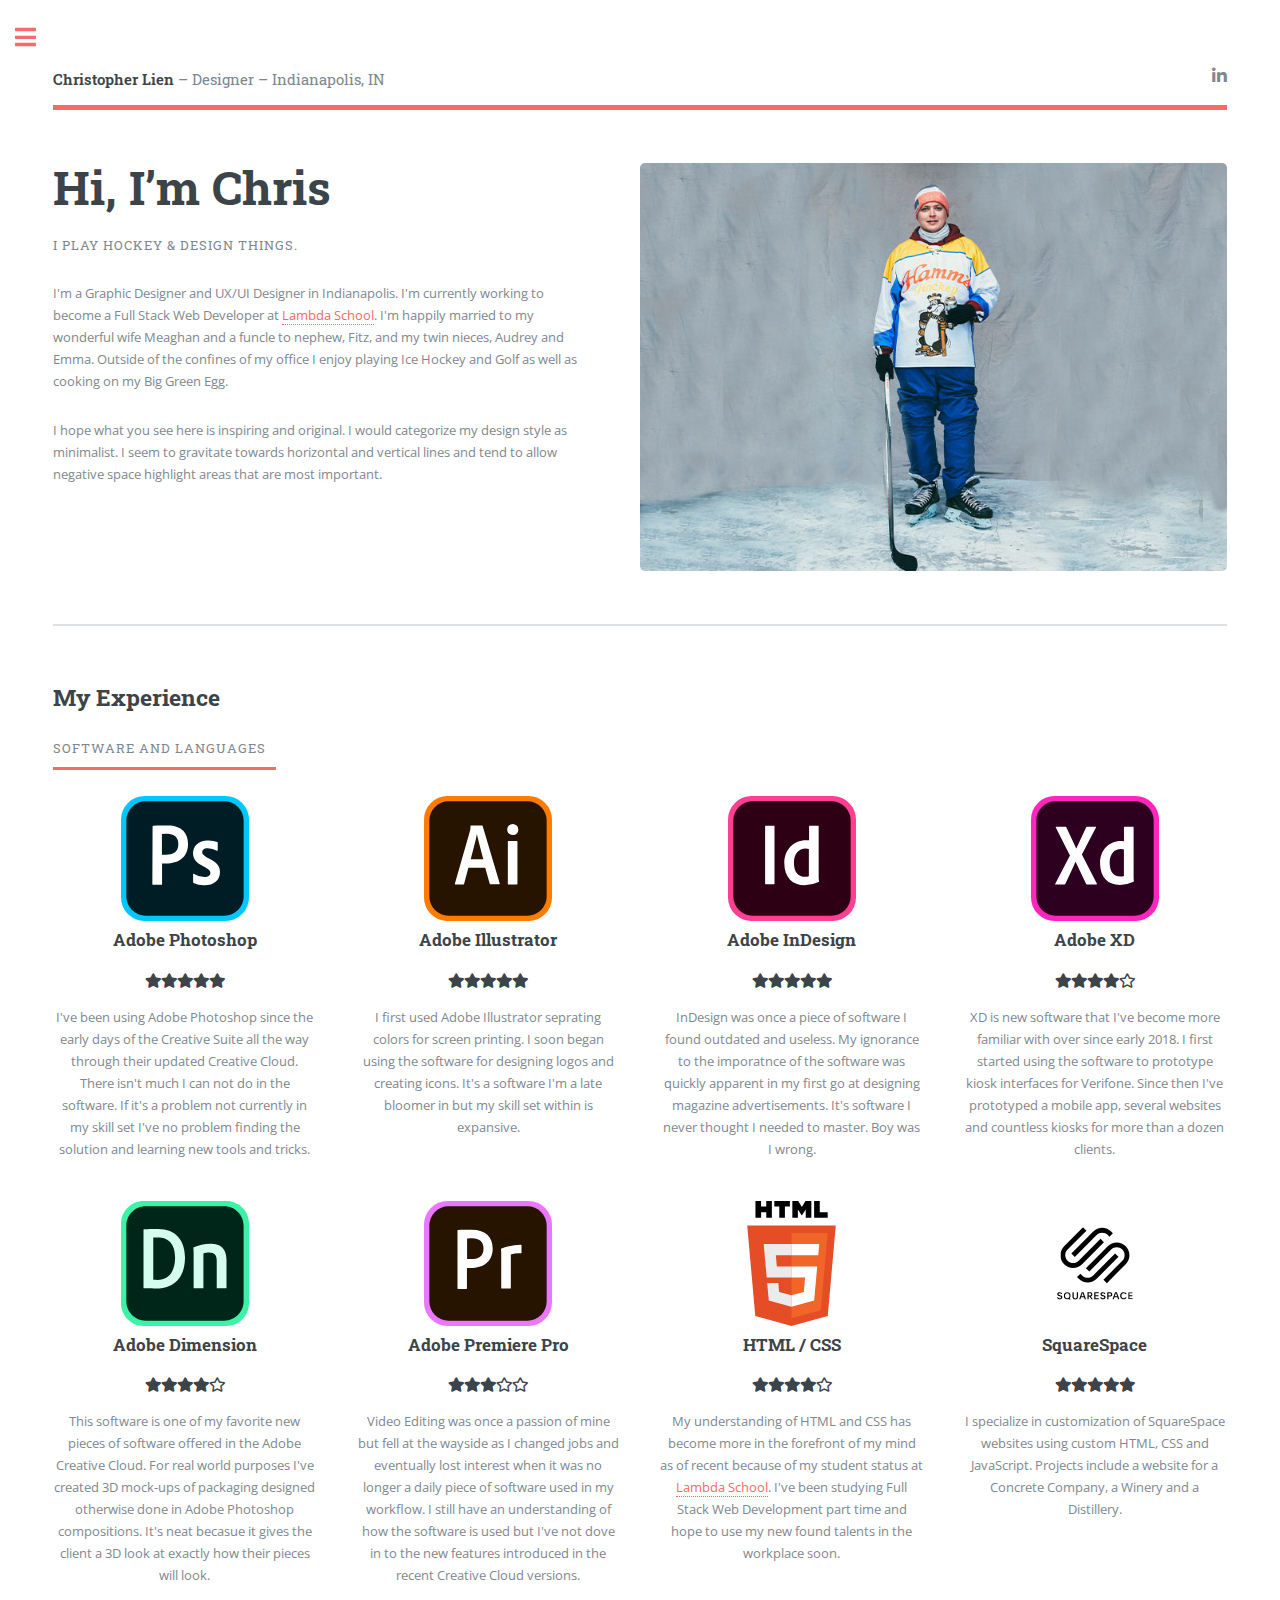
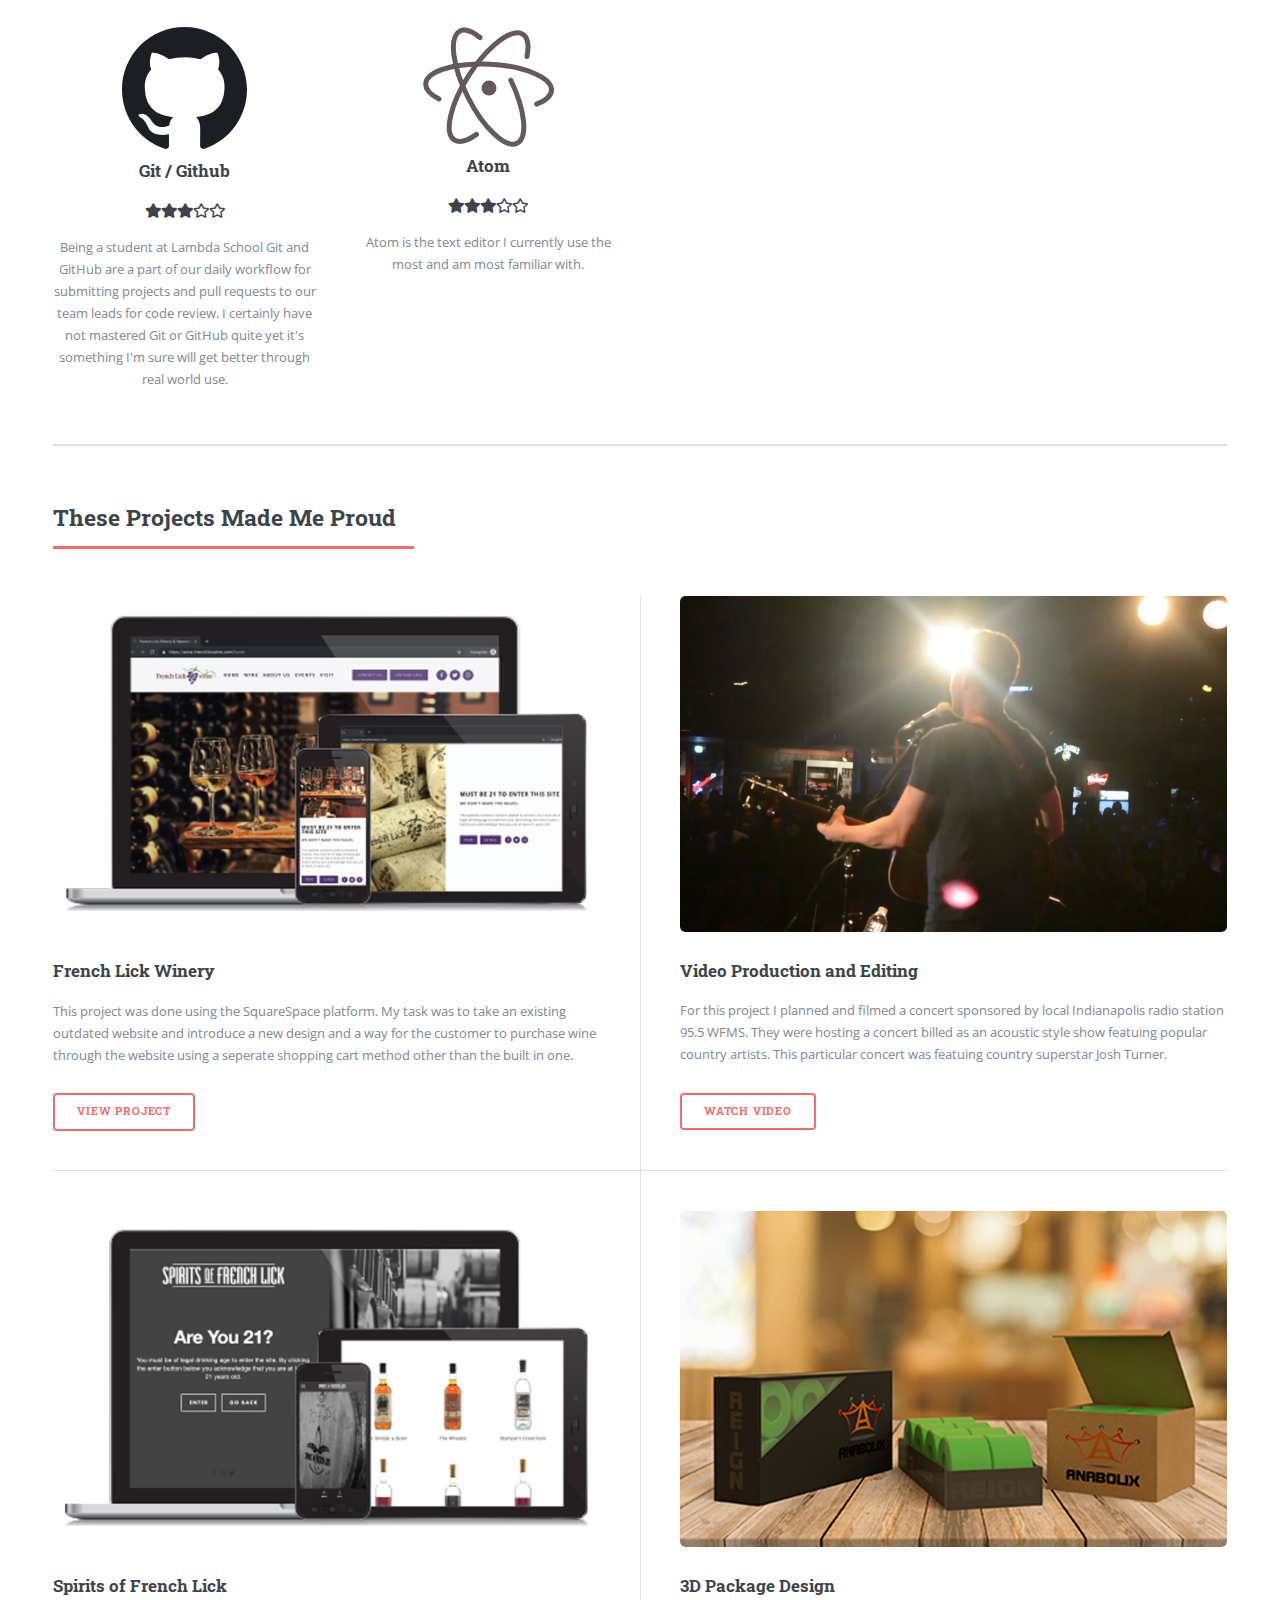
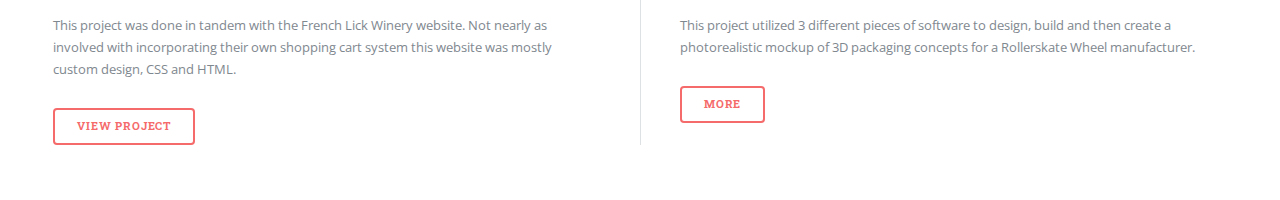
==== commit c610ba1a: "Merge pull request #3 from cnlien/christopher-lien" ====
--- a/index.html
+++ b/index.html
@@ -158,16 +158,23 @@
 
 									<div class="posts">
 										<article>
-											<a href="/projects/frenchlickwinery.html" class="image"><img src="images/flw_mockups.jpg" alt="computer screens with a website displayed" /></a>
+											<a href="frenchlickwinery.html" class="image"><img src="images/flw_mockups.jpg" alt="computer screens with a website displayed" /></a>
 											<h3>French Lick Winery</h3>
 											<p>This project was done using the SquareSpace platform. My task was to take an existing outdated website and introduce a new design and a way for the customer to purchase wine through the website using a seperate shopping cart method other than the built in one. </p>
 											<ul class="actions">
-												<li><a href="projects/frenchlickwinery.html" class="button">View Project</a></li>
-											</ul>
-										</article>
-
-										<article>
-											<a href="/projects/frenchlickwinery.html" class="image"><img src="images/sfl-mockups.jpg" alt="computer screens with a website displayed" /></a>
+												<li><a href="frenchlickwinery.html" class="button">View Project</a></li>
+											</ul>
+										</article>
+										<article>
+											<a href="storytellers.html" class="image"><img src="images/storytellersHighlights.jpg" alt="screenshot of a video of a concert" /></a>
+											<h3>Video Production and Editing</h3>
+											<p>For this project I planned and filmed a concert sponsored by local Indianapolis radio station 95.5 WFMS. They were hosting a concert billed as an acoustic style show featuing popular country artists. This particular concert was featuing country superstar Josh Turner.</p>
+											<ul class="actions">
+												<li><a href="storytellers.html" class="button">Watch Video</a></li>
+											</ul>
+										</article>
+										<article>
+											<a href="#" class="image"><img src="images/sfl-mockups.jpg" alt="computer screens with a website displayed" /></a>
 											<h3>Spirits of French Lick</h3>
 											<p>This project was done in tandem with the French Lick Winery website. Not nearly as involved with incorporating their own shopping cart system this website was mostly custom design, CSS and HTML.</p>
 											<ul class="actions">
@@ -184,14 +191,6 @@
 											</ul>
 										</article>
 
-										<article>
-											<a href="#" class="image"><img src="images/storytellersHighlights.jpg" alt="screenshot of a video of a concert" /></a>
-											<h3>Video Production and Editing</h3>
-											<p>For this project I planned and filmed a concert sponsored by local Indianapolis radio station 95.5 WFMS. They were hosting a concert billed as an acoustic style show featuing popular country artists. This particular concert was featuing country superstar Josh Turner.</p>
-											<ul class="actions">
-												<li><a href="#" class="button">More</a></li>
-											</ul>
-										</article>
 
 									</div>
 
@@ -201,7 +200,7 @@
 
 					</div>
 
-				<!-- Sidebar *HIDDEN IN MAIN.CSS AT THE END OF THE STYLESHEET* -->
+				<!-- Sidebar -->
 					<div id="sidebar">
 						<div class="inner">
 
@@ -219,35 +218,27 @@
 									</header>
 									<ul>
 										<li><a href="index.html">Homepage</a></li>
-										<li><a href="generic.html">Generic</a></li>
-										<li><a href="elements.html">Elements</a></li>
 										<li>
-											<span class="opener">Submenu</span>
+											<span class="opener">Projects</span>
 											<ul>
-												<li><a href="#">Lorem Dolor</a></li>
-												<li><a href="#">Ipsum Adipiscing</a></li>
-												<li><a href="#">Tempus Magna</a></li>
-												<li><a href="#">Feugiat Veroeros</a></li>
+												<li>Websites</li>
+												<li><a href="#">French Lick Winery</a></li>
+												<li><a href="#">Spirits of French Lick</a></li>
+												<hr />
+												<li>Design</li>
+												<li><a href="#">3D Package Design</a></li>
+
+												<hr />
+												<li>Photography / Video</li>
+												<li><a href="#">Storytellers Concert</a></li>
 											</ul>
 										</li>
-										<li><a href="#">Etiam Dolore</a></li>
-										<li><a href="#">Adipiscing</a></li>
-										<li>
-											<span class="opener">Another Submenu</span>
-											<ul>
-												<li><a href="#">Lorem Dolor</a></li>
-												<li><a href="#">Ipsum Adipiscing</a></li>
-												<li><a href="#">Tempus Magna</a></li>
-												<li><a href="#">Feugiat Veroeros</a></li>
-											</ul>
-										</li>
-										<li><a href="#">Maximus Erat</a></li>
-										<li><a href="#">Sapien Mauris</a></li>
-										<li><a href="#">Amet Lacinia</a></li>
+
+										<li><a href="#">About Me</a></li>
 									</ul>
 								</nav>
 
-							<!-- Section -->
+							<!-- Section
 								<section>
 									<header class="major">
 										<h2>Ante interdum</h2>
@@ -270,18 +261,17 @@
 										<li><a href="#" class="button">More</a></li>
 									</ul>
 								</section>
+							-->
 
 							<!-- Section -->
 								<section>
 									<header class="major">
 										<h2>Get in touch</h2>
 									</header>
-									<p>Sed varius enim lorem ullamcorper dolore aliquam aenean ornare velit lacus, ac varius enim lorem ullamcorper dolore. Proin sed aliquam facilisis ante interdum. Sed nulla amet lorem feugiat tempus aliquam.</p>
 									<ul class="contact">
-										<li class="icon solid fa-envelope"><a href="#">information@untitled.tld</a></li>
-										<li class="icon solid fa-phone">(000) 000-0000</li>
-										<li class="icon solid fa-home">1234 Somewhere Road #8254<br />
-										Nashville, TN 00000-0000</li>
+										<li class="icon solid fa-envelope"><a href="mailto:christopherlien@me.com">christopherlien@me.com</a></li>
+										<!--<li class="icon solid fa-phone">(000) 000-0000</li>-->
+										<li class="icon solid fa-home">Indianapolis, IN 46219</li>
 									</ul>
 								</section>
 
--- a/assets/css/main.css
+++ b/assets/css/main.css
@@ -3641,7 +3641,3 @@
 				font-size: .8rem;
 
 			}
-
-		#sidebar{
-			display: none;
-		}
